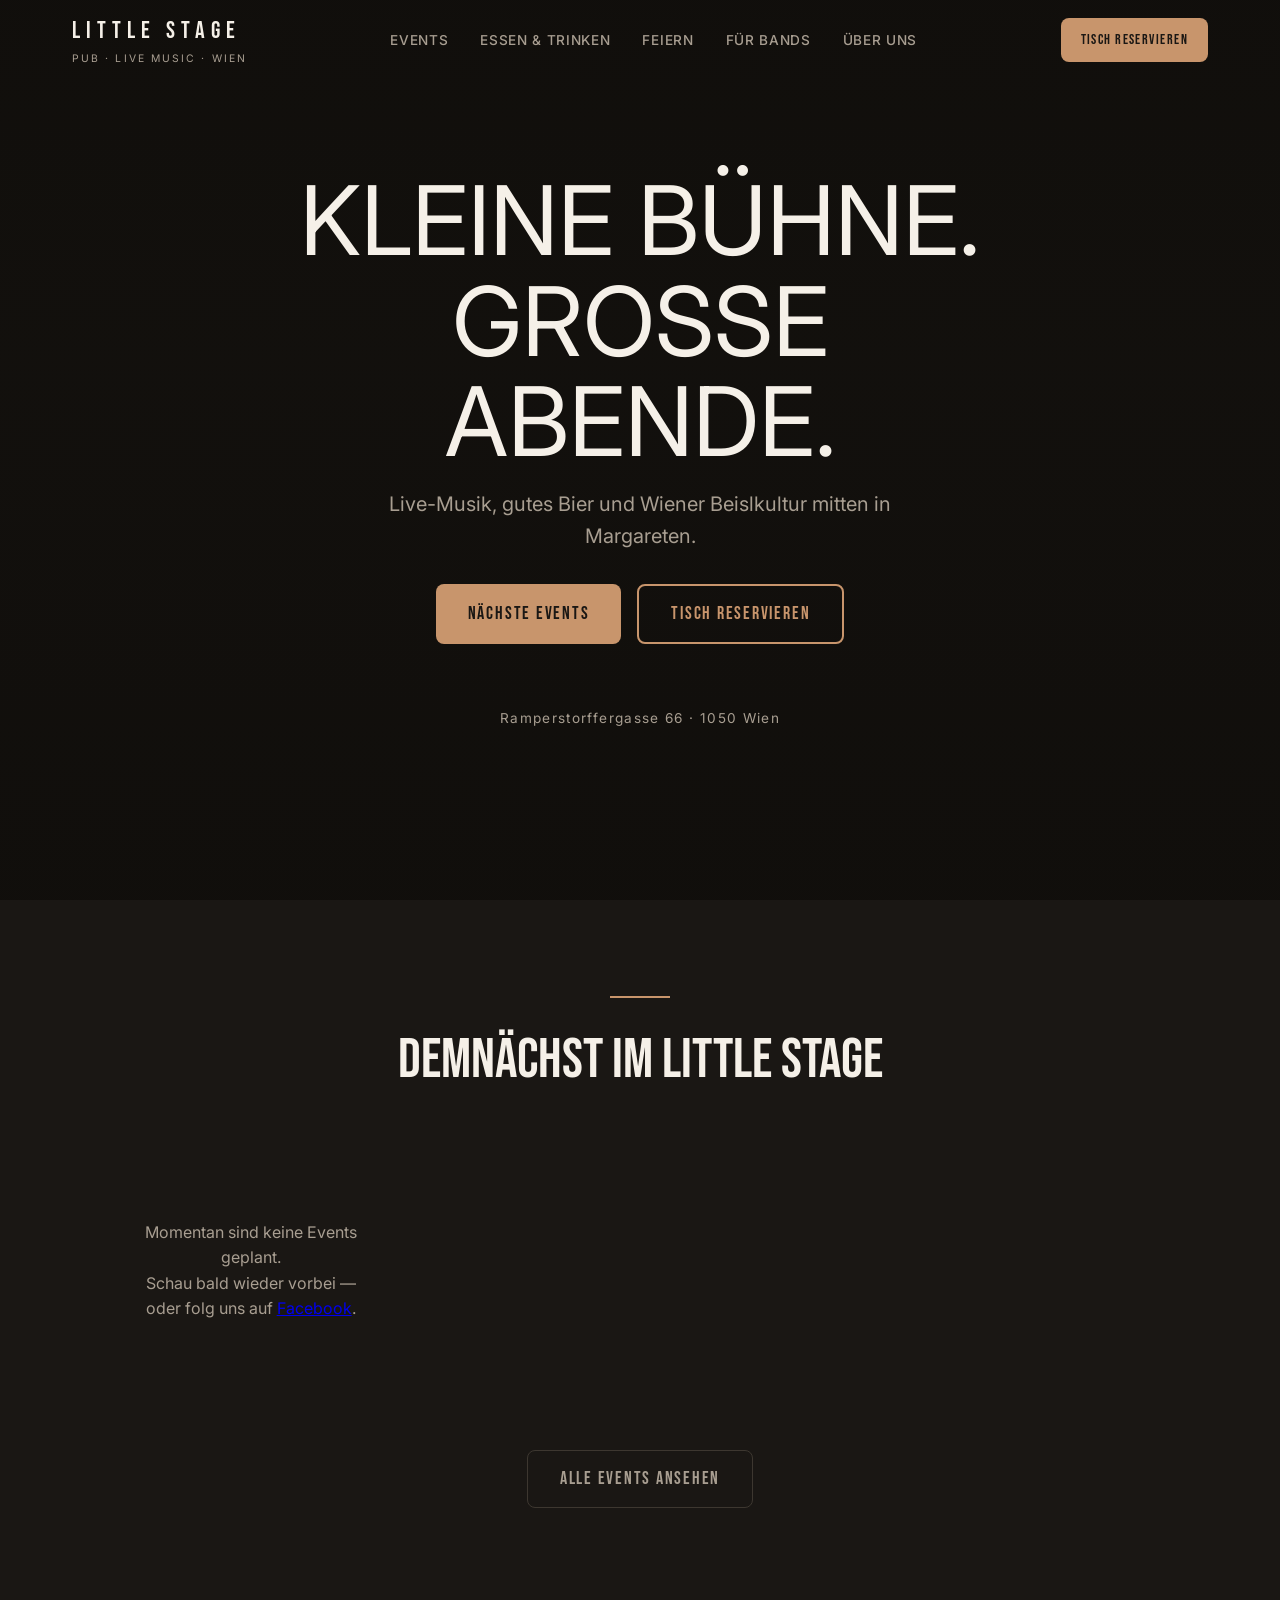
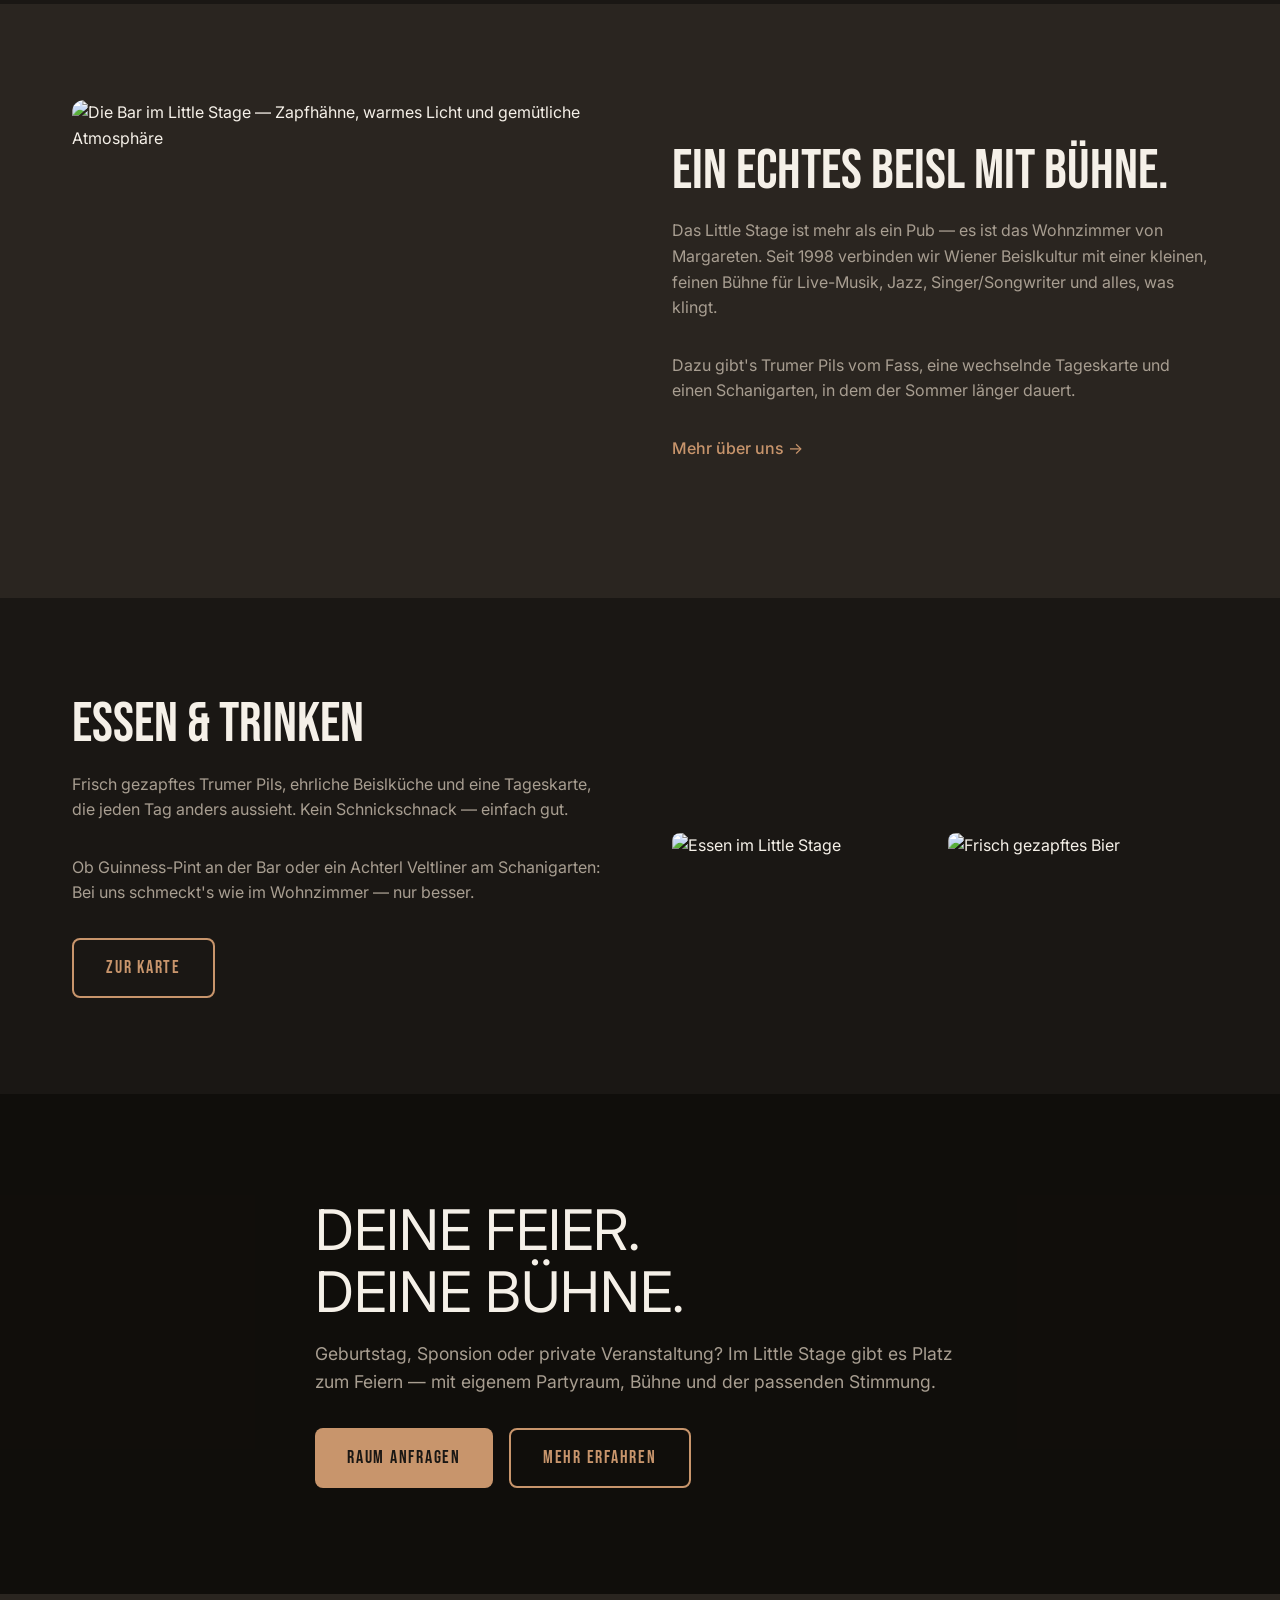
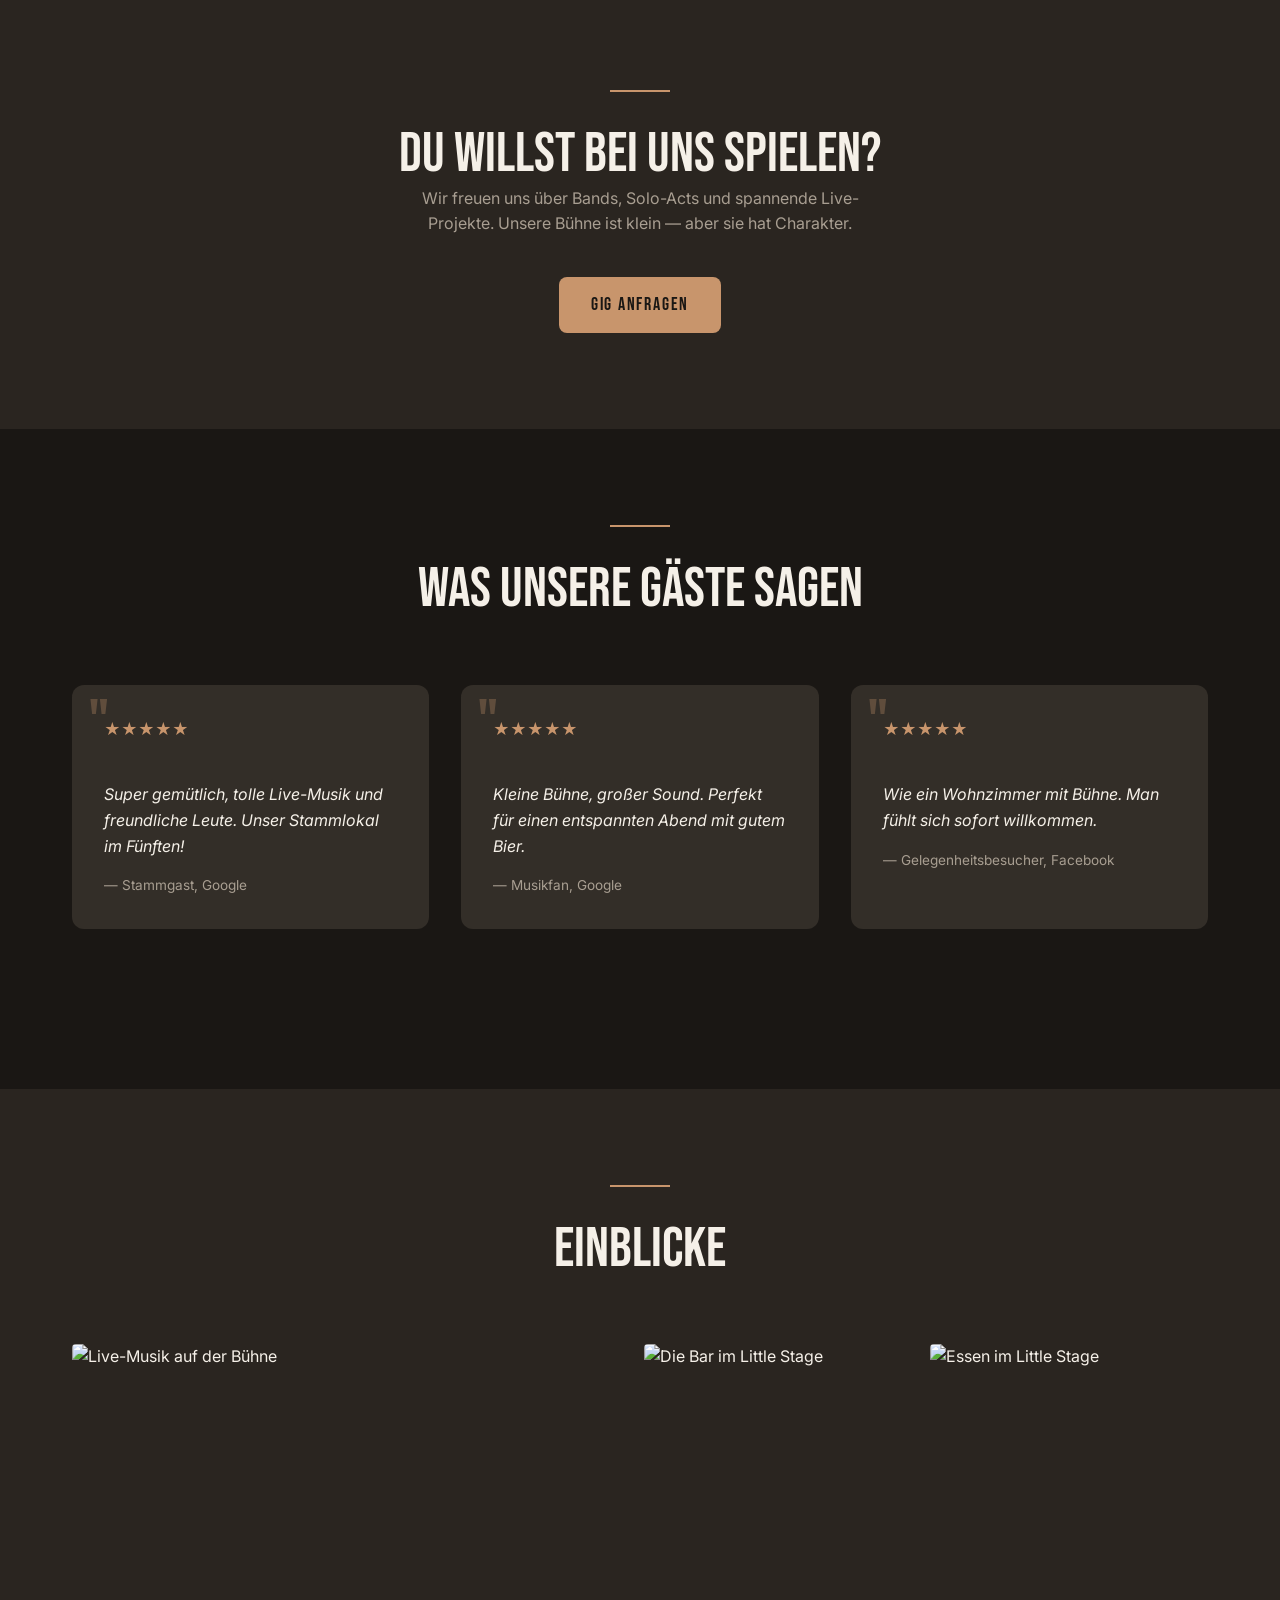
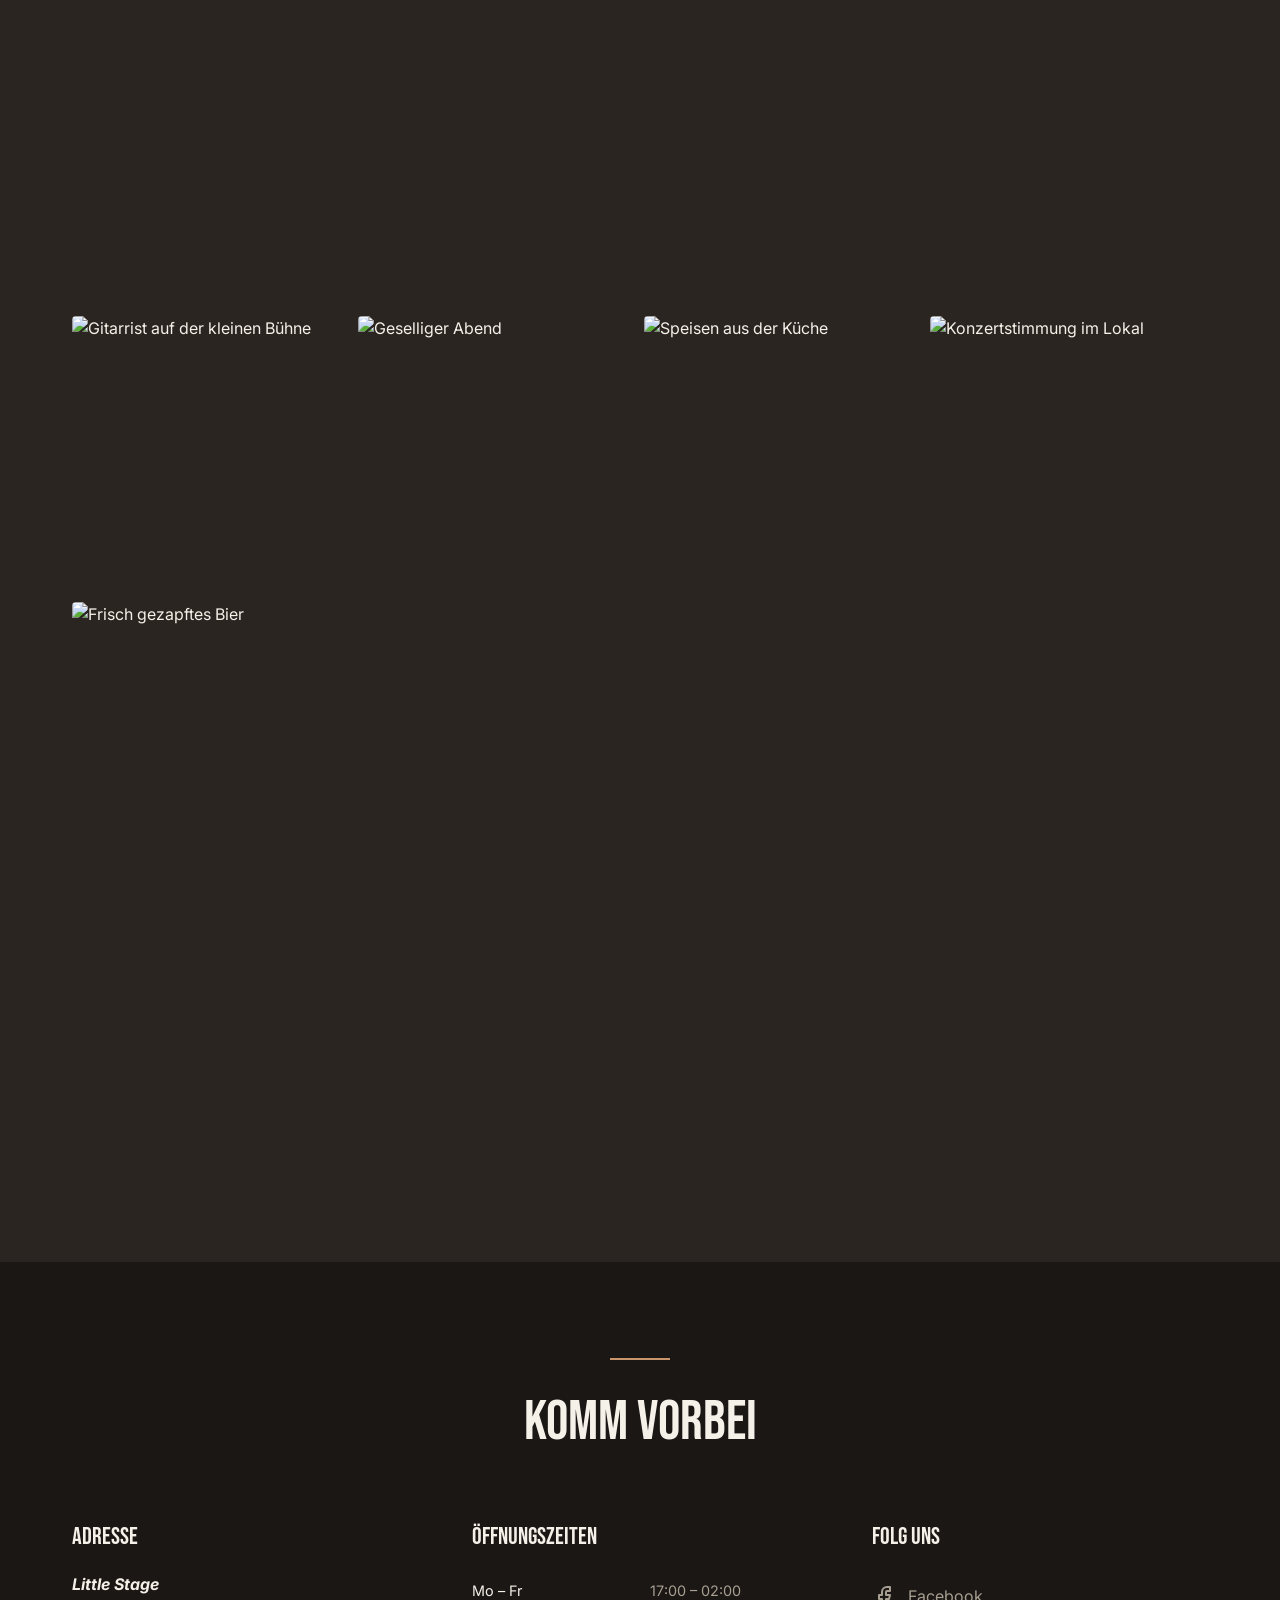
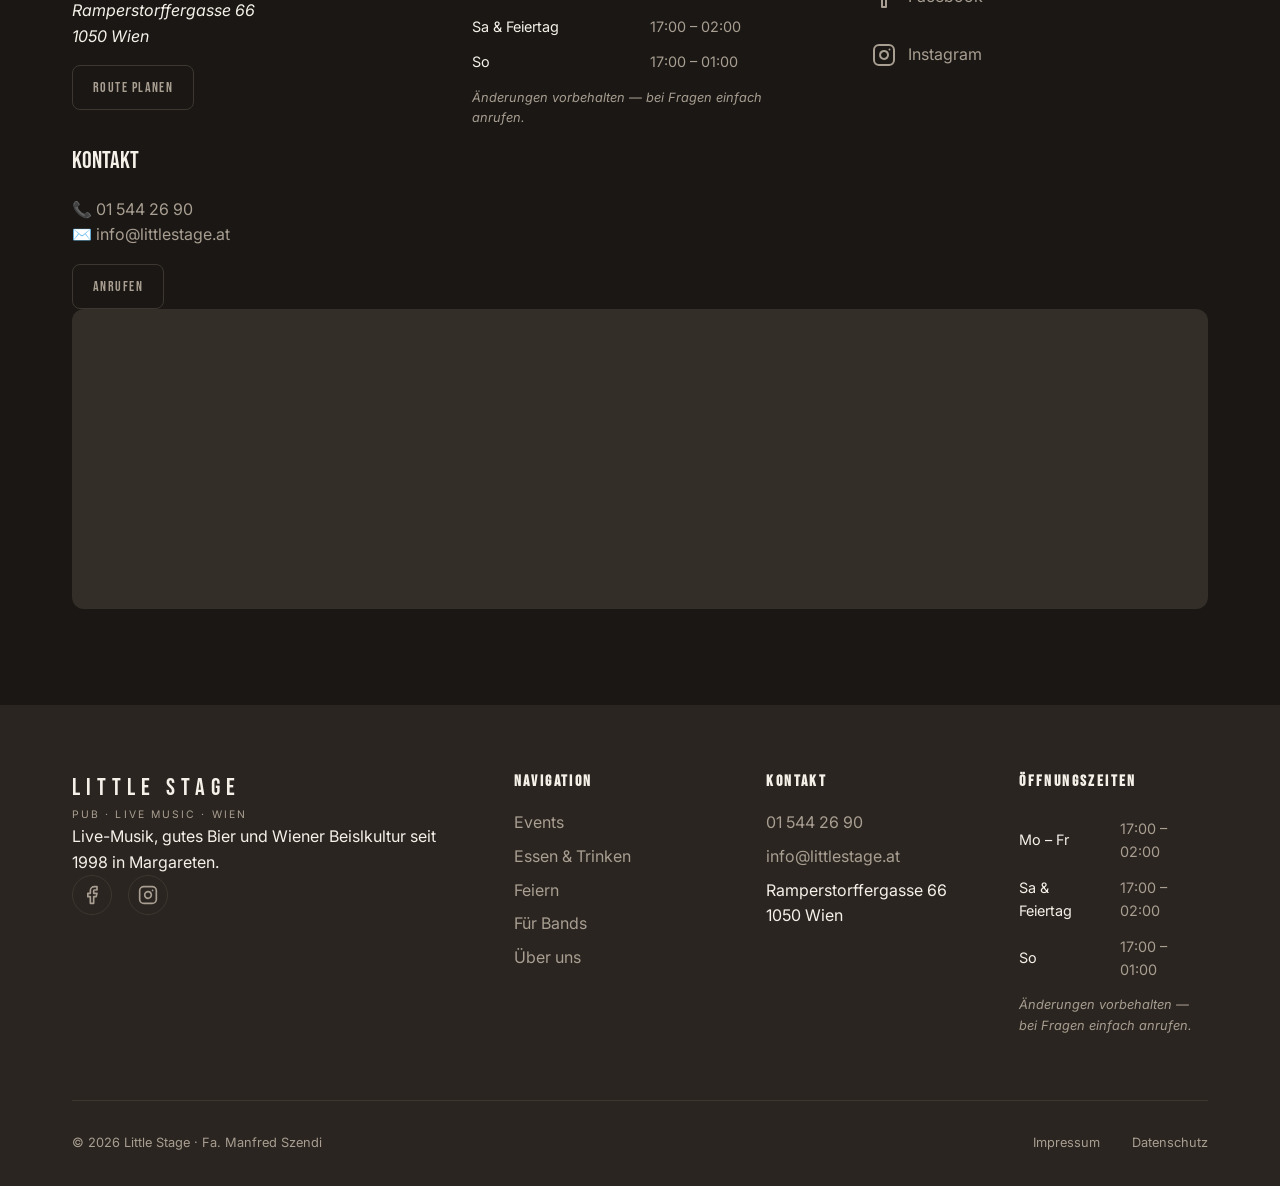
==== index.html @ 41696528 "Little stage redesign demo" ====
<!DOCTYPE html>
<html lang="de-AT">
<head>
  <meta charset="UTF-8">
  <meta name="viewport" content="width=device-width, initial-scale=1.0">

  <!-- SEO -->
  <title>Little Stage — Pub · Live Music · Wien | Ramperstorffergasse 66, 1050</title>
  <meta name="description" content="Little Stage — Pub, Live-Musik und Wiener Beislkultur in Margareten. Konzerte, gutes Bier, Essen und Raum für private Feiern. Ramperstorffergasse 66, 1050 Wien.">
  <meta name="keywords" content="Little Stage Wien, Live Musik Wien, Live Musik 1050 Wien, Pub Wien Margareten, Beisl 1050 Wien, Eventlocation Wien, Raum mieten Wien, Live Bühne Wien">
  <link rel="canonical" href="https://littlestage.at/">

  <!-- Open Graph -->
  <meta property="og:title" content="Little Stage — Pub · Live Music · Wien">
  <meta property="og:description" content="Live-Musik, gutes Bier und Wiener Beislkultur mitten in Margareten.">
  <meta property="og:type" content="website">
  <meta property="og:url" content="https://littlestage.at/">
  <meta property="og:locale" content="de_AT">
  <meta property="og:site_name" content="Little Stage">
  <meta property="og:image" content="https://images.unsplash.com/photo-1501386761578-eac5c94b800a?w=1200&q=80">

  <!-- Preconnect for performance -->
  <link rel="preconnect" href="https://fonts.googleapis.com">
  <link rel="preconnect" href="https://fonts.gstatic.com" crossorigin>
  <link rel="preconnect" href="https://images.unsplash.com">

  <!-- Fonts -->
  <link href="https://fonts.googleapis.com/css2?family=Bebas+Neue&family=Inter:wght@400;500;600&display=swap" rel="stylesheet">

  <!-- Styles -->
  <link rel="stylesheet" href="css/styles.css">

  <!-- Favicon placeholder -->
  <link rel="icon" href="data:image/svg+xml,<svg xmlns='http://www.w3.org/2000/svg' viewBox='0 0 100 100'><text y='.9em' font-size='90'>🎵</text></svg>">

  <!-- Schema.org: LocalBusiness -->
  <script type="application/ld+json">
  {
    "@context": "https://schema.org",
    "@type": ["BarOrPub", "MusicVenue"],
    "name": "Little Stage",
    "alternateName": "Little Stage Wien",
    "description": "Pub, Live-Musik und Wiener Beislkultur in Margareten. Konzerte, gutes Bier, Essen und Raum für private Feiern.",
    "url": "https://littlestage.at",
    "telephone": "+4315442690",
    "email": "info@littlestage.at",
    "address": {
      "@type": "PostalAddress",
      "streetAddress": "Ramperstorffergasse 66",
      "addressLocality": "Wien",
      "postalCode": "1050",
      "addressRegion": "Wien",
      "addressCountry": "AT"
    },
    "geo": {
      "@type": "GeoCoordinates",
      "latitude": 48.18588,
      "longitude": 16.35297
    },
    "priceRange": "€",
    "servesCuisine": "Wiener Beislküche",
    "currenciesAccepted": "EUR",
    "paymentAccepted": "Cash, Credit Card",
    "hasMap": "https://www.google.com/maps/place/Little+Stage",
    "sameAs": [
      "https://www.facebook.com/LittleStage"
    ],
    "openingHoursSpecification": [
      {
        "@type": "OpeningHoursSpecification",
        "dayOfWeek": ["Monday","Tuesday","Wednesday","Thursday","Friday"],
        "opens": "17:00",
        "closes": "02:00"
      },
      {
        "@type": "OpeningHoursSpecification",
        "dayOfWeek": "Saturday",
        "opens": "17:00",
        "closes": "02:00"
      },
      {
        "@type": "OpeningHoursSpecification",
        "dayOfWeek": "Sunday",
        "opens": "17:00",
        "closes": "01:00"
      }
    ]
  }
  </script>
</head>

<body>

  <!-- ═══════════════════════════════════════════════ -->
  <!-- NAVIGATION                                      -->
  <!-- ═══════════════════════════════════════════════ -->
  <header class="nav" id="nav" role="banner">
    <div class="nav-inner container">

      <!-- Brand -->
      <a href="/" class="nav-brand" aria-label="Little Stage — Startseite">
        <span class="nav-brand-name">Little Stage</span>
        <span class="nav-brand-tagline">Pub · Live Music · Wien</span>
      </a>

      <!-- Desktop Navigation -->
      <nav class="nav-links" aria-label="Hauptnavigation">
        <ul>
          <li><a href="#events">Events</a></li>
          <li><a href="karte.html">Essen &amp; Trinken</a></li>
          <li><a href="feiern.html">Feiern</a></li>
          <li><a href="bands.html">Für Bands</a></li>
          <li><a href="ueber-uns.html">Über uns</a></li>
        </ul>
      </nav>

      <!-- Desktop CTA -->
      <a href="#reservieren" class="btn btn-primary btn-small nav-cta">Tisch reservieren</a>

      <!-- Mobile Toggle -->
      <button class="nav-mobile-toggle" aria-label="Menü öffnen" aria-expanded="false" aria-controls="mobile-menu">
        <span></span>
        <span></span>
        <span></span>
      </button>
    </div>

    <!-- Mobile Menu -->
    <div class="nav-mobile-menu" id="mobile-menu" role="navigation" aria-label="Mobile Navigation">
      <ul>
        <li><a href="#events">Events</a></li>
        <li><a href="karte.html">Essen &amp; Trinken</a></li>
        <li><a href="feiern.html">Feiern</a></li>
        <li><a href="bands.html">Für Bands</a></li>
        <li><a href="ueber-uns.html">Über uns</a></li>
      </ul>
      <a href="#reservieren" class="btn btn-primary mobile-cta">Tisch reservieren</a>
    </div>
  </header>


  <main>

    <!-- ═══════════════════════════════════════════════ -->
    <!-- HERO                                            -->
    <!-- ═══════════════════════════════════════════════ -->
    <section class="hero" id="hero">
      <div class="hero-bg" style="background-image: url('https://images.unsplash.com/photo-1501386761578-eac5c94b800a?w=1920&q=80');" role="img" aria-label="Live-Musik im Little Stage"></div>
      <div class="hero-overlay"></div>

      <div class="hero-content">
        <h1 class="hero-headline">
          <span>Kleine Bühne.</span>
          <span>Große Abende.</span>
        </h1>
        <p class="hero-subtitle">
          Live-Musik, gutes Bier und Wiener Beislkultur mitten in Margareten.
        </p>
        <div class="hero-ctas">
          <a href="#events" class="btn btn-primary">Nächste Events</a>
          <a href="#reservieren" class="btn btn-secondary">Tisch reservieren</a>
        </div>
        <p class="hero-location">Ramperstorffergasse 66 · 1050 Wien</p>
      </div>
    </section>


    <!-- ═══════════════════════════════════════════════ -->
    <!-- UPCOMING EVENTS                                 -->
    <!-- ═══════════════════════════════════════════════ -->
    <section class="section events-section" id="events">
      <div class="container">
        <div class="section-header reveal">
          <div class="section-divider"></div>
          <h2>Demnächst im Little Stage</h2>
        </div>

        <!-- Event cards rendered by JS from SITE_DATA.events -->
        <div class="events-grid" id="events-container">
          <!-- JS populates this -->
        </div>

        <div class="events-more reveal">
          <a href="events.html" class="btn btn-outline">Alle Events ansehen</a>
        </div>
      </div>
    </section>


    <!-- ═══════════════════════════════════════════════ -->
    <!-- ABOUT / VENUE                                   -->
    <!-- ═══════════════════════════════════════════════ -->
    <section class="section section-dark about-section" id="ueber-uns">
      <div class="container">
        <div class="about-grid">
          <div class="about-image reveal">
            <img
              src="https://images.unsplash.com/photo-1572116469696-31de0f17cc34?w=800&q=80"
              alt="Die Bar im Little Stage — Zapfhähne, warmes Licht und gemütliche Atmosphäre"
              loading="lazy"
            >
          </div>
          <div class="about-text reveal">
            <h2>Ein echtes Beisl mit Bühne.</h2>
            <p>
              Das Little Stage ist mehr als ein Pub — es ist das Wohnzimmer von Margareten.
              Seit 1998 verbinden wir Wiener Beislkultur mit einer kleinen, feinen Bühne
              für Live-Musik, Jazz, Singer/Songwriter und alles, was klingt.
            </p>
            <p>
              Dazu gibt's Trumer Pils vom Fass, eine wechselnde Tageskarte und einen
              Schanigarten, in dem der Sommer länger dauert.
            </p>
            <a href="ueber-uns.html" class="text-link">
              Mehr über uns <span aria-hidden="true">→</span>
            </a>
          </div>
        </div>
      </div>
    </section>


    <!-- ═══════════════════════════════════════════════ -->
    <!-- ESSEN & TRINKEN                                 -->
    <!-- ═══════════════════════════════════════════════ -->
    <section class="section food-section" id="essen-trinken">
      <div class="container">
        <div class="food-grid">
          <div class="food-text reveal">
            <h2>Essen &amp; Trinken</h2>
            <p>
              Frisch gezapftes Trumer Pils, ehrliche Beislküche und eine Tageskarte,
              die jeden Tag anders aussieht. Kein Schnickschnack — einfach gut.
            </p>
            <p>
              Ob Guinness-Pint an der Bar oder ein Achterl Veltliner am Schanigarten:
              Bei uns schmeckt's wie im Wohnzimmer — nur besser.
            </p>
            <a href="karte.html" class="btn btn-secondary">Zur Karte</a>
          </div>
          <div class="food-images reveal">
            <img
              src="https://images.unsplash.com/photo-1414235077428-338989a2e8c0?w=600&q=80"
              alt="Essen im Little Stage"
              loading="lazy"
            >
            <img
              src="https://images.unsplash.com/photo-1567696911980-2eed69a46042?w=600&q=80"
              alt="Frisch gezapftes Bier"
              loading="lazy"
            >
          </div>
        </div>
      </div>
    </section>


    <!-- ═══════════════════════════════════════════════ -->
    <!-- PRIVATE EVENTS / FEIERN                         -->
    <!-- ═══════════════════════════════════════════════ -->
    <section
      class="section private-section"
      id="feiern"
      style="background-image: url('https://images.unsplash.com/photo-1528495612343-9ca9f4a4de28?w=1920&q=80');"
    >
      <div class="private-overlay"></div>
      <div class="container">
        <div class="private-content reveal">
          <h2>
            <span>Deine Feier.</span>
            <span>Deine Bühne.</span>
          </h2>
          <p>
            Geburtstag, Sponsion oder private Veranstaltung?
            Im Little Stage gibt es Platz zum Feiern — mit eigenem
            Partyraum, Bühne und der passenden Stimmung.
          </p>
          <div class="private-ctas">
            <a href="feiern.html#anfrage" class="btn btn-primary">Raum anfragen</a>
            <a href="feiern.html" class="btn btn-secondary">Mehr erfahren</a>
          </div>
        </div>
      </div>
    </section>


    <!-- ═══════════════════════════════════════════════ -->
    <!-- BANDS / ARTIST APPLICATION                      -->
    <!-- ═══════════════════════════════════════════════ -->
    <section class="section section-dark bands-section" id="bands">
      <div class="container">
        <div class="bands-content reveal">
          <div class="section-divider"></div>
          <h2>Du willst bei uns spielen?</h2>
          <p>
            Wir freuen uns über Bands, Solo-Acts und spannende Live-Projekte.
            Unsere Bühne ist klein — aber sie hat Charakter.
          </p>
          <a href="bands.html" class="btn btn-primary">Gig anfragen</a>
        </div>
      </div>
    </section>


    <!-- ═══════════════════════════════════════════════ -->
    <!-- REVIEWS / SOCIAL PROOF                          -->
    <!-- ═══════════════════════════════════════════════ -->
    <section class="section reviews-section" id="reviews">
      <div class="container">
        <div class="section-header reveal">
          <div class="section-divider"></div>
          <h2>Was unsere Gäste sagen</h2>
        </div>

        <!-- Review cards rendered by JS from SITE_DATA.reviews -->
        <div class="reviews-grid" id="reviews-container">
          <!-- JS populates this -->
        </div>

        <!-- Google rating -->
        <div class="reviews-google reveal" id="google-rating">
          <!-- JS populates this -->
        </div>
      </div>
    </section>


    <!-- ═══════════════════════════════════════════════ -->
    <!-- GALLERY                                         -->
    <!-- ═══════════════════════════════════════════════ -->
    <section class="section section-dark gallery-section" id="galerie">
      <div class="container">
        <div class="section-header reveal">
          <div class="section-divider"></div>
          <h2>Einblicke</h2>
        </div>

        <!-- Gallery items rendered by JS from SITE_DATA.gallery -->
        <div class="gallery-grid" id="gallery-container">
          <!-- JS populates this -->
        </div>
      </div>
    </section>


    <!-- ═══════════════════════════════════════════════ -->
    <!-- VISIT / CONTACT / MAP                           -->
    <!-- ═══════════════════════════════════════════════ -->
    <section class="section visit-section" id="besuch">
      <div class="container">
        <div class="section-header reveal">
          <div class="section-divider"></div>
          <h2>Komm vorbei</h2>
        </div>

        <div class="visit-grid">
          <!-- Address & Contact -->
          <div class="visit-col reveal">
            <h3>Adresse</h3>
            <address>
              <strong>Little Stage</strong><br>
              Ramperstorffergasse 66<br>
              1050 Wien
            </address>
            <div class="visit-actions">
              <a href="https://www.google.com/maps/dir/?api=1&destination=Ramperstorffergasse+66,+1050+Wien" target="_blank" rel="noopener" class="btn btn-outline btn-small">
                Route planen
              </a>
            </div>

            <h3 style="margin-top: var(--space-md);">Kontakt</h3>
            <p>
              <a href="tel:+4315442690" class="contact-link">📞 01 544 26 90</a>
            </p>
            <p>
              <a href="mailto:info@littlestage.at" class="contact-link">✉️ info@littlestage.at</a>
            </p>
            <div class="visit-actions">
              <a href="tel:+4315442690" class="btn btn-outline btn-small">Anrufen</a>
            </div>
          </div>

          <!-- Opening Hours -->
          <div class="visit-col reveal reveal-delay-1">
            <h3>Öffnungszeiten</h3>
            <!-- Rendered from single SITE_DATA source by JS -->
            <div class="hours-container"></div>
          </div>

          <!-- Social / Follow -->
          <div class="visit-col reveal reveal-delay-2">
            <h3>Folg uns</h3>
            <div class="visit-social">
              <a href="https://www.facebook.com/LittleStage" target="_blank" rel="noopener" class="social-link-large" aria-label="Little Stage auf Facebook">
                <svg width="24" height="24" viewBox="0 0 24 24" fill="none" stroke="currentColor" stroke-width="2" stroke-linecap="round" stroke-linejoin="round"><path d="M18 2h-3a5 5 0 0 0-5 5v3H7v4h3v8h4v-8h3l1-4h-4V7a1 1 0 0 1 1-1h3z"></path></svg>
                Facebook
              </a>
              <a href="#" class="social-link-large" aria-label="Little Stage auf Instagram">
                <svg width="24" height="24" viewBox="0 0 24 24" fill="none" stroke="currentColor" stroke-width="2" stroke-linecap="round" stroke-linejoin="round"><rect x="2" y="2" width="20" height="20" rx="5" ry="5"></rect><path d="M16 11.37A4 4 0 1 1 12.63 8 4 4 0 0 1 16 11.37z"></path><line x1="17.5" y1="6.5" x2="17.51" y2="6.5"></line></svg>
                Instagram
              </a>
            </div>
          </div>
        </div>

        <!-- Map Embed -->
        <div class="visit-map reveal">
          <iframe
            src="https://www.google.com/maps/embed?pb=!1m18!1m12!1m3!1d2660.0!2d16.3526!3d48.1859!2m3!1f0!2f0!3f0!3m2!1i1024!2i768!4f13.1!3m3!1m2!1s0x476d078f5c8a5555%3A0x0!2sRamperstorffergasse%2066%2C%201050%20Wien!5e0!3m2!1sde!2sat"
            width="100%"
            height="300"
            style="border:0;"
            allowfullscreen=""
            loading="lazy"
            referrerpolicy="no-referrer-when-downgrade"
            title="Little Stage auf Google Maps"
          ></iframe>
        </div>
      </div>
    </section>

  </main>


  <!-- ═══════════════════════════════════════════════ -->
  <!-- FOOTER                                          -->
  <!-- ═══════════════════════════════════════════════ -->
  <footer class="footer" id="footer" role="contentinfo">
    <div class="container">
      <div class="footer-grid">

        <!-- Brand Column -->
        <div class="footer-col footer-brand-col">
          <a href="/" class="footer-brand" aria-label="Little Stage — Startseite">
            <span class="nav-brand-name">Little Stage</span>
            <span class="nav-brand-tagline">Pub · Live Music · Wien</span>
          </a>
          <p>
            Live-Musik, gutes Bier und Wiener Beislkultur
            seit 1998 in Margareten.
          </p>
          <div class="footer-social">
            <a href="https://www.facebook.com/LittleStage" target="_blank" rel="noopener" aria-label="Facebook">
              <svg width="20" height="20" viewBox="0 0 24 24" fill="none" stroke="currentColor" stroke-width="2" stroke-linecap="round" stroke-linejoin="round"><path d="M18 2h-3a5 5 0 0 0-5 5v3H7v4h3v8h4v-8h3l1-4h-4V7a1 1 0 0 1 1-1h3z"></path></svg>
            </a>
            <a href="#" aria-label="Instagram">
              <svg width="20" height="20" viewBox="0 0 24 24" fill="none" stroke="currentColor" stroke-width="2" stroke-linecap="round" stroke-linejoin="round"><rect x="2" y="2" width="20" height="20" rx="5" ry="5"></rect><path d="M16 11.37A4 4 0 1 1 12.63 8 4 4 0 0 1 16 11.37z"></path><line x1="17.5" y1="6.5" x2="17.51" y2="6.5"></line></svg>
            </a>
          </div>
        </div>

        <!-- Navigation Column -->
        <div class="footer-col">
          <h4>Navigation</h4>
          <ul>
            <li><a href="#events">Events</a></li>
            <li><a href="karte.html">Essen &amp; Trinken</a></li>
            <li><a href="feiern.html">Feiern</a></li>
            <li><a href="bands.html">Für Bands</a></li>
            <li><a href="ueber-uns.html">Über uns</a></li>
          </ul>
        </div>

        <!-- Contact Column -->
        <div class="footer-col">
          <h4>Kontakt</h4>
          <ul>
            <li>
              <a href="tel:+4315442690">01 544 26 90</a>
            </li>
            <li>
              <a href="mailto:info@littlestage.at">info@littlestage.at</a>
            </li>
            <li>
              <address style="font-style: normal;">
                Ramperstorffergasse 66<br>
                1050 Wien
              </address>
            </li>
          </ul>
        </div>

        <!-- Hours Column -->
        <div class="footer-col">
          <h4>Öffnungszeiten</h4>
          <!-- Rendered from single SITE_DATA source by JS -->
          <div class="hours-container"></div>
        </div>

      </div>

      <!-- Footer Bottom -->
      <div class="footer-bottom">
        <p>&copy; <span id="copyright-year">2026</span> Little Stage · Fa. Manfred Szendi</p>
        <div class="footer-legal">
          <a href="impressum.html">Impressum</a>
          <a href="datenschutz.html">Datenschutz</a>
        </div>
      </div>
    </div>
  </footer>


  <!-- Reservation anchor (scroll target for CTA) -->
  <div id="reservieren" class="sr-only" aria-hidden="true"></div>

  <!-- Scripts -->
  <script src="js/site-data.js"></script>
  <script src="js/main.js"></script>

</body>
</html>
---- css/styles.css ----
/* ==========================================================================
   LITTLE STAGE - Design System & Styles
   A Viennese pub & live-music venue.
   ========================================================================== */

/* --------------------------------------------------------------------------
   DESIGN TOKENS (CSS Custom Properties)
   -------------------------------------------------------------------------- */
:root {
  /* Colors */
  --color-bg: #1a1714;
  --color-bg-elevated: #2a2520;
  --color-bg-card: #332e28;
  --color-text: #f5f0e8;
  --color-text-muted: #a89e91;
  --color-accent: #c8956c;
  --color-accent-hover: #daa882;
  --color-accent-dark: #a07850;
  --color-border: #3d3730;
  --color-overlay: rgba(15, 13, 10, 0.7);
  --color-overlay-heavy: rgba(15, 13, 10, 0.85);

  /* Typography */
  --font-display: 'Bebas Neue', 'Arial Narrow', sans-serif;
  --font-body: 'Inter', -apple-system, BlinkMacSystemFont, 'Segoe UI', sans-serif;

  /* Spacing */
  --space-xs: 0.5rem;
  --space-sm: 1rem;
  --space-md: 2rem;
  --space-lg: 4rem;
  --space-xl: 6rem;
  --space-2xl: 8rem;

  /* Border Radius */
  --radius-sm: 4px;
  --radius-md: 8px;
  --radius-lg: 12px;

  /* Transitions */
  --transition-fast: 0.2s ease;
  --transition-base: 0.4s ease;
  --transition-slow: 0.6s cubic-bezier(0.16, 1, 0.3, 1);

  /* Layout */
  --max-width: 1200px;
  --max-width-narrow: 800px;
}

/* --------------------------------------------------------------------------
   1. RESET & BASE
   -------------------------------------------------------------------------- */
*,
*::before,
*::after {
  box-sizing: border-box;
  margin: 0;
  padding: 0;
}

html {
  scroll-behavior: smooth;
}

body {
  background-color: var(--color-bg);
  color: var(--color-text);
  font-family: var(--font-body);
  line-height: 1.6;
  font-size: 1rem;
  overflow-x: hidden;
}

img,
picture,
video,
canvas,
svg {
  display: block;
  max-width: 100%;
}

::selection {
  background-color: var(--color-accent);
  color: var(--color-bg);
}

/* Typography Base */
h1, h2, h3, h4, h5, h6 {
  color: var(--color-text);
  margin: 0;
  font-weight: normal;
}

h1 {
  font-family: var(--font-display);
  font-size: clamp(3rem, 8vw, 6rem);
  line-height: 1.05;
  text-transform: uppercase;
}

h2 {
  font-family: var(--font-display);
  font-size: clamp(2rem, 5vw, 3.5rem);
  line-height: 1.1;
  text-transform: uppercase;
}

h3 {
  font-family: var(--font-display);
  font-size: 1.5rem;
}

h4 {
  font-family: var(--font-body);
  font-weight: 600;
  font-size: 1.1rem;
}

p, li, span {
  font-family: var(--font-body);
  font-weight: 400;
}

small, .small {
  font-size: 0.875rem;
}

/* --------------------------------------------------------------------------
   2. CONTAINER
   -------------------------------------------------------------------------- */
.container {
  max-width: var(--max-width);
  margin: 0 auto;
  padding: 0 var(--space-md);
}

/* --------------------------------------------------------------------------
   3. BUTTONS
   -------------------------------------------------------------------------- */
.btn {
  display: inline-flex;
  align-items: center;
  gap: 0.5rem;
  padding: 0.875rem 2rem;
  font-family: var(--font-display);
  font-size: 1.1rem;
  letter-spacing: 0.1em;
  text-transform: uppercase;
  text-decoration: none;
  border: none;
  border-radius: var(--radius-md);
  cursor: pointer;
  transition: all var(--transition-fast);
}

.btn:focus-visible {
  outline: 2px solid var(--color-accent);
  outline-offset: 2px;
}

.btn-primary {
  background-color: var(--color-accent);
  color: #1a1714;
}

.btn-primary:hover {
  background-color: var(--color-accent-hover);
}

.btn-secondary {
  background-color: transparent;
  border: 2px solid var(--color-accent);
  color: var(--color-accent);
}

.btn-secondary:hover {
  background-color: var(--color-accent);
  color: var(--color-bg);
}

.btn-outline {
  background-color: transparent;
  border: 1px solid var(--color-border);
  color: var(--color-text-muted);
}

.btn-outline:hover {
  border-color: var(--color-accent);
  color: var(--color-accent);
}

.btn-small {
  padding: 0.625rem 1.25rem;
  font-size: 0.9rem;
}

/* --------------------------------------------------------------------------
   4. NAVIGATION (.nav)
   -------------------------------------------------------------------------- */
.nav {
  position: fixed;
  top: 0;
  left: 0;
  width: 100%;
  z-index: 1000;
  background-color: transparent;
  transition: background-color var(--transition-base);
}

.nav.scrolled {
  background-color: rgba(42, 37, 32, 0.95);
  backdrop-filter: blur(10px);
  box-shadow: 0 4px 20px rgba(0, 0, 0, 0.3);
}

.nav-inner {
  display: flex;
  justify-content: space-between;
  align-items: center;
  height: 80px;
}

.nav-brand {
  display: flex;
  flex-direction: column;
  text-decoration: none;
}

.nav-brand-name {
  font-family: var(--font-display);
  font-size: 1.5rem;
  letter-spacing: 0.25em;
  text-transform: uppercase;
  color: var(--color-text);
  text-decoration: none;
}

.nav-brand-tagline {
  font-family: var(--font-body);
  font-size: 0.65rem;
  letter-spacing: 0.2em;
  text-transform: uppercase;
  color: var(--color-text-muted);
}

.nav-links {
  display: none;
  gap: 2rem;
  list-style: none;
}

.nav-links a {
  font-family: var(--font-body);
  font-size: 0.85rem;
  font-weight: 500;
  letter-spacing: 0.05em;
  text-transform: uppercase;
  color: var(--color-text-muted);
  text-decoration: none;
  transition: color var(--transition-fast);
  position: relative;
}

.nav-links a:hover {
  color: var(--color-text);
}

.nav-links a::after {
  content: '';
  position: absolute;
  bottom: -4px;
  left: 0;
  width: 100%;
  height: 2px;
  background-color: var(--color-accent);
  transform: scaleX(0);
  transform-origin: left center;
  transition: transform var(--transition-fast);
}

.nav-links ul {
  display: flex;
  gap: 2rem;
  list-style: none;
}

.nav-links a:hover::after {
  transform: scaleX(1);
}

.nav-mobile-menu ul {
  list-style: none;
  display: flex;
  flex-direction: column;
  gap: 1rem;
  text-align: center;
}

.nav-cta {
  display: none;
}

.nav-mobile-toggle {
  display: flex;
  flex-direction: column;
  gap: 5px;
  background: none;
  border: none;
  cursor: pointer;
  padding: 0.5rem;
}

.nav-mobile-toggle span {
  width: 24px;
  height: 2px;
  background-color: var(--color-text);
  transition: all var(--transition-base);
}

.nav-mobile-toggle.active span:nth-child(1) {
  transform: translateY(7px) rotate(45deg);
}

.nav-mobile-toggle.active span:nth-child(2) {
  opacity: 0;
}

.nav-mobile-toggle.active span:nth-child(3) {
  transform: translateY(-7px) rotate(-45deg);
}

.nav-mobile-menu {
  position: fixed;
  top: 80px;
  left: 0;
  width: 100%;
  background-color: var(--color-bg-elevated);
  padding: var(--space-lg) var(--space-md);
  transform: translateY(-100%);
  opacity: 0;
  visibility: hidden;
  transition: all var(--transition-base);
  display: flex;
  flex-direction: column;
  gap: 1.5rem;
}

.nav-mobile-menu.active {
  transform: translateY(0);
  opacity: 1;
  visibility: visible;
}

.nav-mobile-menu a {
  font-family: var(--font-body);
  font-size: 1.25rem;
  font-weight: 500;
  letter-spacing: 0.05em;
  text-transform: uppercase;
  color: var(--color-text);
  text-decoration: none;
  text-align: center;
}

.nav-mobile-menu .btn {
  margin-top: var(--space-md);
  justify-content: center;
}

/* --------------------------------------------------------------------------
   5. HERO (.hero)
   -------------------------------------------------------------------------- */
.hero {
  position: relative;
  min-height: 100vh;
  display: flex;
  align-items: center;
  justify-content: center;
  overflow: hidden;
}

@keyframes heroZoom {
  from {
    transform: scale(1);
  }
  to {
    transform: scale(1.05);
  }
}

.hero-bg {
  position: absolute;
  inset: 0;
  background-size: cover;
  background-position: center;
  z-index: 0;
  animation: heroZoom 20s ease-in-out infinite alternate;
}

.hero-overlay {
  position: absolute;
  inset: 0;
  background: linear-gradient(to bottom, var(--color-overlay-heavy), var(--color-overlay) 40%, var(--color-overlay-heavy));
  z-index: 1;
}

.hero-content {
  position: relative;
  z-index: 2;
  text-align: center;
  max-width: 800px;
  padding: var(--space-md);
}

.hero-headline {
  margin-bottom: var(--space-sm);
}

.hero-headline span,
.hero-headline br {
  display: block;
}

.hero-subtitle {
  font-family: var(--font-body);
  font-size: clamp(1rem, 2.5vw, 1.25rem);
  color: var(--color-text-muted);
  margin-bottom: var(--space-md);
  max-width: 600px;
  margin-inline: auto;
}

.hero-ctas {
  display: flex;
  gap: var(--space-sm);
  justify-content: center;
  flex-wrap: wrap;
  margin-bottom: var(--space-lg);
}

.hero-location {
  font-family: var(--font-body);
  font-size: 0.85rem;
  color: var(--color-text-muted);
  letter-spacing: 0.1em;
}

/* --------------------------------------------------------------------------
   6. SECTION BASE
   -------------------------------------------------------------------------- */
.section {
  padding: var(--space-lg) 0;
}

.section-header {
  text-align: center;
  margin-bottom: var(--space-lg);
}

.section-header h2 {
  margin-bottom: var(--space-xs);
}

.section-header p {
  color: var(--color-text-muted);
  max-width: 600px;
  margin-inline: auto;
}

.section-dark {
  background-color: var(--color-bg-elevated);
}

/* Page Header (subpage hero banner) */
.page-header {
  position: relative;
  min-height: 40vh;
  display: flex;
  align-items: center;
  justify-content: center;
  background-size: cover;
  background-position: center;
  margin-top: 80px;
}

.page-header .hero-overlay {
  position: absolute;
  inset: 0;
  background: linear-gradient(to bottom, var(--color-overlay-heavy), var(--color-overlay) 50%, var(--color-overlay-heavy));
  z-index: 1;
}

.page-header .hero-content {
  position: relative;
  z-index: 2;
  text-align: center;
  padding: var(--space-lg) var(--space-md);
}

.page-header h1 {
  font-size: clamp(2.5rem, 6vw, 4.5rem);
}

.page-header h1 span {
  display: block;
}

/* --------------------------------------------------------------------------
   7. EVENTS SECTION (.events-section)
   -------------------------------------------------------------------------- */
.events-grid {
  display: grid;
  grid-template-columns: 1fr;
  gap: var(--space-md);
}

.event-card {
  background-color: var(--color-bg-card);
  border-radius: var(--radius-lg);
  overflow: hidden;
  transition: transform var(--transition-fast), box-shadow var(--transition-fast);
  border-left: 3px solid var(--color-accent);
}

.event-card:hover {
  transform: translateY(-4px);
  box-shadow: 0 10px 25px rgba(0, 0, 0, 0.4);
}

.event-card-image {
  height: 180px;
  overflow: hidden;
}

.event-card-image img {
  width: 100%;
  height: 100%;
  object-fit: cover;
  transition: transform var(--transition-slow);
}

.event-card:hover .event-card-image img {
  transform: scale(1.05);
}

.event-card-content {
  padding: var(--space-md);
  display: flex;
  gap: var(--space-sm);
}

.event-card-date {
  display: flex;
  flex-direction: column;
  align-items: center;
  min-width: 60px;
  padding-right: var(--space-sm);
  border-right: 1px solid var(--color-border);
}

.event-card-date .day {
  font-family: var(--font-display);
  font-size: 2.5rem;
  line-height: 1;
  color: var(--color-accent);
}

.event-card-date .month {
  font-family: var(--font-display);
  font-size: 0.9rem;
  letter-spacing: 0.15em;
  text-transform: uppercase;
  color: var(--color-text-muted);
}

.event-card-info {
  flex: 1;
}

.event-card-title {
  font-family: var(--font-display);
  font-size: 1.4rem;
  letter-spacing: 0.05em;
  margin-bottom: var(--space-xs);
}

.event-card-genre {
  display: inline-block;
  font-family: var(--font-body);
  font-size: 0.75rem;
  font-weight: 500;
  text-transform: uppercase;
  letter-spacing: 0.1em;
  color: var(--color-accent);
  background-color: rgba(200, 149, 108, 0.1);
  padding: 0.2rem 0.6rem;
  border-radius: 20px;
  margin-bottom: var(--space-xs);
}

.event-card-time {
  font-family: var(--font-body);
  font-size: 0.85rem;
  color: var(--color-text-muted);
  margin-bottom: var(--space-sm);
}

.event-card-time::before {
  content: '🕐 ';
}

.event-card-link {
  font-family: var(--font-display);
  font-size: 0.9rem;
  letter-spacing: 0.1em;
  color: var(--color-accent);
  text-decoration: none;
  display: inline-flex;
  align-items: center;
  gap: 0.25rem;
  transition: gap var(--transition-fast);
}

.event-card-link:hover {
  gap: 0.5rem;
}

.events-empty {
  text-align: center;
  padding: var(--space-lg);
  color: var(--color-text-muted);
}

.events-more {
  text-align: center;
  margin-top: var(--space-lg);
}

/* --------------------------------------------------------------------------
   8. ABOUT SECTION (.about-section)
   -------------------------------------------------------------------------- */
.about-grid {
  display: grid;
  grid-template-columns: 1fr;
  gap: var(--space-lg);
  align-items: center;
}

.about-image {
  border-radius: var(--radius-lg);
  overflow: hidden;
  order: -1;
}

.about-image img {
  width: 100%;
  height: 100%;
  object-fit: cover;
  aspect-ratio: 4/3;
}

.about-text h2 {
  text-align: left;
  margin-bottom: var(--space-sm);
}

.about-text p {
  color: var(--color-text-muted);
  margin-bottom: var(--space-md);
}

.about-text .text-link {
  color: var(--color-accent);
  text-decoration: none;
  font-weight: 500;
  display: inline-flex;
  align-items: center;
  gap: 0.25rem;
  transition: gap var(--transition-fast);
}

.about-text .text-link:hover {
  gap: 0.5rem;
}

/* --------------------------------------------------------------------------
   9. FOOD SECTION (.food-section)
   -------------------------------------------------------------------------- */
.food-grid {
  display: grid;
  grid-template-columns: 1fr;
  gap: var(--space-lg);
  align-items: center;
}

.food-images {
  display: grid;
  grid-template-columns: 1fr 1fr;
  gap: var(--space-sm);
}

.food-images img {
  border-radius: var(--radius-md);
  overflow: hidden;
  width: 100%;
  height: 100%;
  object-fit: cover;
}

.food-text h2 {
  text-align: left;
  margin-bottom: var(--space-sm);
}

.food-text p {
  color: var(--color-text-muted);
  margin-bottom: var(--space-md);
}

/* --------------------------------------------------------------------------
   10. PRIVATE EVENTS SECTION (.private-section)
   -------------------------------------------------------------------------- */
.private-section {
  position: relative;
  background-size: cover;
  background-position: center;
  background-attachment: fixed;
  min-height: 500px;
  display: flex;
  align-items: center;
}

.private-overlay {
  position: absolute;
  inset: 0;
  background-color: var(--color-overlay-heavy);
}

.private-content {
  position: relative;
  z-index: 2;
  max-width: 650px;
}

.private-content h2 {
  text-align: left;
  margin-bottom: var(--space-sm);
}

.private-content h2 span {
  display: block;
}

.private-content p {
  color: var(--color-text-muted);
  margin-bottom: var(--space-md);
  font-size: 1.1rem;
}

.private-ctas {
  display: flex;
  gap: var(--space-sm);
  flex-wrap: wrap;
}

/* --------------------------------------------------------------------------
   11. BANDS SECTION (.bands-section)
   -------------------------------------------------------------------------- */
.bands-section {
  text-align: center;
  background-color: var(--color-bg-elevated);
}

.bands-section .container {
  max-width: var(--max-width-narrow);
}

.bands-content p {
  color: var(--color-text-muted);
  margin-bottom: var(--space-md);
  max-width: 500px;
  margin-inline: auto;
}

.bands-content .btn {
  margin-top: var(--space-xs);
}

/* --------------------------------------------------------------------------
   12. REVIEWS SECTION (.reviews-section)
   -------------------------------------------------------------------------- */
.reviews-grid {
  display: grid;
  grid-template-columns: 1fr;
  gap: var(--space-md);
}

.review-card {
  background-color: var(--color-bg-card);
  padding: var(--space-md);
  border-radius: var(--radius-lg);
  position: relative;
}

.review-card::before {
  content: '"';
  font-family: var(--font-display);
  font-size: 4rem;
  color: var(--color-accent);
  opacity: 0.3;
  position: absolute;
  top: 0.5rem;
  left: 1rem;
  line-height: 1;
}

.review-card-text {
  font-family: var(--font-body);
  font-style: italic;
  color: var(--color-text);
  margin-bottom: var(--space-sm);
  padding-top: var(--space-md);
}

.review-card-author {
  font-family: var(--font-body);
  font-size: 0.85rem;
  color: var(--color-text-muted);
}

.review-card-rating {
  color: var(--color-accent);
  margin-bottom: var(--space-xs);
}

.reviews-google {
  text-align: center;
  margin-top: var(--space-lg);
  display: flex;
  align-items: center;
  justify-content: center;
  gap: var(--space-sm);
}

.reviews-google-score {
  font-family: var(--font-display);
  font-size: 2.5rem;
  color: var(--color-accent);
}

.reviews-google-info {
  text-align: left;
  font-family: var(--font-body);
  font-size: 0.85rem;
  color: var(--color-text-muted);
}

/* --------------------------------------------------------------------------
   13. GALLERY SECTION (.gallery-section)
   -------------------------------------------------------------------------- */
.gallery-grid {
  display: grid;
  grid-template-columns: repeat(2, 1fr);
  gap: var(--space-xs);
}

.gallery-item {
  border-radius: var(--radius-sm);
  overflow: hidden;
  cursor: pointer;
  aspect-ratio: 1;
  position: relative;
}

.gallery-item img {
  width: 100%;
  height: 100%;
  object-fit: cover;
  transition: transform var(--transition-slow);
}

.gallery-item:hover img {
  transform: scale(1.1);
}

.gallery-item::after {
  content: '';
  position: absolute;
  inset: 0;
  background: linear-gradient(transparent 60%, rgba(0, 0, 0, 0.4));
  opacity: 0;
  transition: opacity var(--transition-base);
}

.gallery-item:hover::after {
  opacity: 1;
}

.gallery-item:first-child,
.gallery-item:last-child {
  grid-column: span 2;
}

/* --------------------------------------------------------------------------
   14. LIGHTBOX (.lightbox)
   -------------------------------------------------------------------------- */
.lightbox {
  position: fixed;
  inset: 0;
  z-index: 2000;
  background-color: rgba(0, 0, 0, 0.95);
  display: flex;
  align-items: center;
  justify-content: center;
  opacity: 0;
  visibility: hidden;
  transition: all var(--transition-base);
}

.lightbox.active {
  opacity: 1;
  visibility: visible;
}

.lightbox-image {
  max-width: 90vw;
  max-height: 85vh;
  object-fit: contain;
  border-radius: var(--radius-sm);
}

.lightbox-close {
  position: absolute;
  top: 1.5rem;
  right: 1.5rem;
  background: none;
  border: none;
  color: white;
  font-size: 2rem;
  cursor: pointer;
  width: 48px;
  height: 48px;
  display: flex;
  align-items: center;
  justify-content: center;
  transition: color var(--transition-fast);
}

.lightbox-close:hover {
  color: var(--color-accent);
}

.lightbox-nav {
  position: absolute;
  top: 50%;
  transform: translateY(-50%);
  background: none;
  border: none;
  color: white;
  font-size: 2rem;
  cursor: pointer;
  padding: 1rem;
  transition: color var(--transition-fast);
}

.lightbox-nav:hover {
  color: var(--color-accent);
}

.lightbox-prev {
  left: 1rem;
}

.lightbox-next {
  right: 1rem;
}

/* --------------------------------------------------------------------------
   15. VISIT SECTION (.visit-section)
   -------------------------------------------------------------------------- */
.visit-grid {
  display: grid;
  grid-template-columns: 1fr;
  gap: var(--space-lg);
}

.visit-col h3 {
  font-family: var(--font-display);
  margin-bottom: var(--space-sm);
}

.visit-hours table {
  width: 100%;
  font-family: var(--font-body);
  font-size: 0.9rem;
}

.visit-hours td {
  padding: 0.4rem 0;
  color: var(--color-text-muted);
}

.visit-hours td:first-child {
  color: var(--color-text);
}

.visit-map {
  grid-column: span 1;
  height: 250px;
  border-radius: var(--radius-lg);
  overflow: hidden;
  background-color: var(--color-bg-card);
}

.visit-actions {
  display: flex;
  gap: var(--space-sm);
  margin-top: var(--space-sm);
}

/* --------------------------------------------------------------------------
   16. FOOTER (.footer)
   -------------------------------------------------------------------------- */
.footer {
  background-color: var(--color-bg-elevated);
  padding: var(--space-lg) 0 var(--space-md);
}

.footer-grid {
  display: grid;
  grid-template-columns: 1fr;
  gap: var(--space-lg);
}

.footer-brand {
  font-family: var(--font-display);
  font-size: 1.8rem;
  letter-spacing: 0.25em;
  text-transform: uppercase;
  color: var(--color-text);
  text-decoration: none;
  display: flex;
  flex-direction: column;
}

.footer-brand p {
  color: var(--color-text-muted);
  margin-top: var(--space-sm);
  max-width: 300px;
  font-family: var(--font-body);
  font-size: 1rem;
  letter-spacing: normal;
  text-transform: none;
}

.footer-col h4 {
  font-family: var(--font-display);
  font-size: 1rem;
  letter-spacing: 0.15em;
  text-transform: uppercase;
  margin-bottom: var(--space-sm);
  color: var(--color-text);
}

.footer-col ul {
  list-style: none;
}

.footer-col li {
  margin-bottom: 0.5rem;
}

.footer-col a {
  color: var(--color-text-muted);
  text-decoration: none;
  transition: color var(--transition-fast);
}

.footer-col a:hover {
  color: var(--color-accent);
}

.footer-social {
  display: flex;
  gap: var(--space-sm);
}

.footer-social a {
  width: 40px;
  height: 40px;
  display: flex;
  align-items: center;
  justify-content: center;
  border-radius: 50%;
  border: 1px solid var(--color-border);
  color: var(--color-text-muted);
  transition: all var(--transition-fast);
}

.footer-social a:hover {
  border-color: var(--color-accent);
  color: var(--color-accent);
}

.footer-bottom {
  border-top: 1px solid var(--color-border);
  margin-top: var(--space-lg);
  padding-top: var(--space-md);
  display: flex;
  justify-content: space-between;
  align-items: center;
  flex-wrap: wrap;
  gap: var(--space-sm);
}

.footer-bottom p {
  font-family: var(--font-body);
  font-size: 0.8rem;
  color: var(--color-text-muted);
}

.footer-legal {
  display: flex;
  gap: var(--space-md);
}

.footer-legal a {
  color: var(--color-text-muted);
  text-decoration: none;
  font-size: 0.8rem;
  transition: color var(--transition-fast);
}

.footer-legal a:hover {
  color: var(--color-accent);
}

/* --------------------------------------------------------------------------
   17. SCROLL REVEAL ANIMATION
   -------------------------------------------------------------------------- */
.reveal {
  opacity: 0;
  transform: translateY(30px);
  transition: opacity var(--transition-slow), transform var(--transition-slow);
}

.reveal.visible {
  opacity: 1;
  transform: translateY(0);
}

.reveal-delay-1 { transition-delay: 0.1s; }
.reveal-delay-2 { transition-delay: 0.2s; }
.reveal-delay-3 { transition-delay: 0.3s; }

/* --------------------------------------------------------------------------
   18. FORMS
   -------------------------------------------------------------------------- */
.form-group {
  margin-bottom: var(--space-md);
}

.form-group label {
  display: block;
  font-family: var(--font-body);
  font-size: 0.85rem;
  font-weight: 500;
  margin-bottom: var(--space-xs);
  color: var(--color-text);
}

.form-group input,
.form-group textarea,
.form-group select {
  width: 100%;
  padding: 0.875rem 1rem;
  background-color: var(--color-bg-card);
  border: 1px solid var(--color-border);
  border-radius: var(--radius-md);
  color: var(--color-text);
  font-family: var(--font-body);
  font-size: 1rem;
  transition: border-color var(--transition-fast), box-shadow var(--transition-fast);
}

.form-group input:focus,
.form-group textarea:focus,
.form-group select:focus {
  border-color: var(--color-accent);
  outline: none;
  box-shadow: 0 0 0 3px rgba(200, 149, 108, 0.2);
}

.form-group textarea {
  min-height: 120px;
  resize: vertical;
}

.form-row {
  display: grid;
  grid-template-columns: 1fr;
  gap: var(--space-md);
}

/* --------------------------------------------------------------------------
   19. UTILITIES
   -------------------------------------------------------------------------- */
.text-accent { color: var(--color-accent); }
.text-muted { color: var(--color-text-muted); }
.text-center { text-align: center; }

.sr-only {
  position: absolute;
  width: 1px;
  height: 1px;
  padding: 0;
  margin: -1px;
  overflow: hidden;
  clip: rect(0, 0, 0, 0);
  white-space: nowrap;
  border: 0;
}

.section-divider {
  width: 60px;
  height: 2px;
  background-color: var(--color-accent);
  margin: 0 auto var(--space-md);
}

/* Contact & Social Links */
.contact-link {
  color: var(--color-text-muted);
  text-decoration: none;
  transition: color var(--transition-fast);
}

.contact-link:hover {
  color: var(--color-accent);
}

.social-link-large {
  display: flex;
  align-items: center;
  gap: 0.75rem;
  color: var(--color-text-muted);
  text-decoration: none;
  padding: 0.75rem 0;
  transition: color var(--transition-fast);
}

.social-link-large:hover {
  color: var(--color-accent);
}

.social-link-large svg {
  flex-shrink: 0;
}

.visit-social {
  display: flex;
  flex-direction: column;
  gap: 0.5rem;
}

/* Hours container table styling (reusable) */
.hours-container table {
  width: 100%;
  font-family: var(--font-body);
  font-size: 0.9rem;
  border-collapse: collapse;
}

.hours-container td {
  padding: 0.4rem 0;
  color: var(--color-text-muted);
}

.hours-container td:first-child {
  color: var(--color-text);
  padding-right: 1rem;
}

.hours-note {
  font-size: 0.8rem;
  color: var(--color-text-muted);
  margin-top: var(--space-xs);
  font-style: italic;
}

/* Google Rating */
.google-rating-score {
  font-family: var(--font-display);
  font-size: 2.5rem;
  color: var(--color-accent);
}

.google-rating-stars {
  color: var(--color-accent);
  font-size: 1.2rem;
}

.google-rating-count {
  font-family: var(--font-body);
  font-size: 0.85rem;
  color: var(--color-text-muted);
}

/* Map iframe */
.visit-map iframe {
  width: 100%;
  height: 100%;
  border: none;
}

/* --------------------------------------------------------------------------
   21. MENU PAGE STYLES
   -------------------------------------------------------------------------- */
.menu-section {
  padding: var(--space-xl) 0;
}

.menu-category {
  margin-bottom: var(--space-lg);
}

.menu-category h3 {
  font-family: var(--font-display);
  font-size: 1.5rem;
  border-bottom: 2px solid var(--color-accent);
  padding-bottom: var(--space-xs);
  margin-bottom: var(--space-md);
}

.menu-item {
  display: flex;
  justify-content: space-between;
  padding: var(--space-xs) 0;
  border-bottom: 1px solid var(--color-border);
}

.menu-item:last-child {
  border-bottom: none;
}

.menu-item-name {
  font-weight: 500;
}

.menu-item-description {
  color: var(--color-text-muted);
  font-size: 0.85rem;
}

.menu-item-price {
  font-family: var(--font-display);
  font-size: 1.1rem;
  color: var(--color-accent);
  white-space: nowrap;
}

/* --------------------------------------------------------------------------
   20. RESPONSIVE BREAKPOINTS
   -------------------------------------------------------------------------- */
/* Tablet */
@media (min-width: 768px) {
  .section {
    padding: var(--space-xl) 0;
  }
  
  .gallery-grid {
    grid-template-columns: repeat(3, 1fr);
  }
  
  .footer-grid {
    grid-template-columns: 2fr 1fr 1fr;
  }
  
  .form-row {
    grid-template-columns: 1fr 1fr;
  }
}

/* Desktop */
@media (min-width: 1024px) {
  .nav-links {
    display: flex;
  }
  
  .nav-cta {
    display: inline-flex;
  }
  
  .nav-mobile-toggle {
    display: none;
  }
  
  .events-grid {
    grid-template-columns: repeat(3, 1fr);
  }
  
  .about-grid {
    grid-template-columns: 1fr 1fr;
  }
  
  .about-image {
    order: 0;
  }
  
  .food-grid {
    grid-template-columns: 1fr 1fr;
  }
  
  .reviews-grid {
    grid-template-columns: repeat(3, 1fr);
  }
  
  .gallery-grid {
    grid-template-columns: repeat(4, 1fr);
  }
  
  .visit-grid {
    grid-template-columns: repeat(3, 1fr);
  }
  
  .visit-map {
    grid-column: span 3;
    height: 300px;
  }
  
  .footer-grid {
    grid-template-columns: 2fr 1fr 1fr 1fr;
  }
}

/* Large */
@media (min-width: 1280px) {
  /* Add specific adjustments for large screens if needed */
}
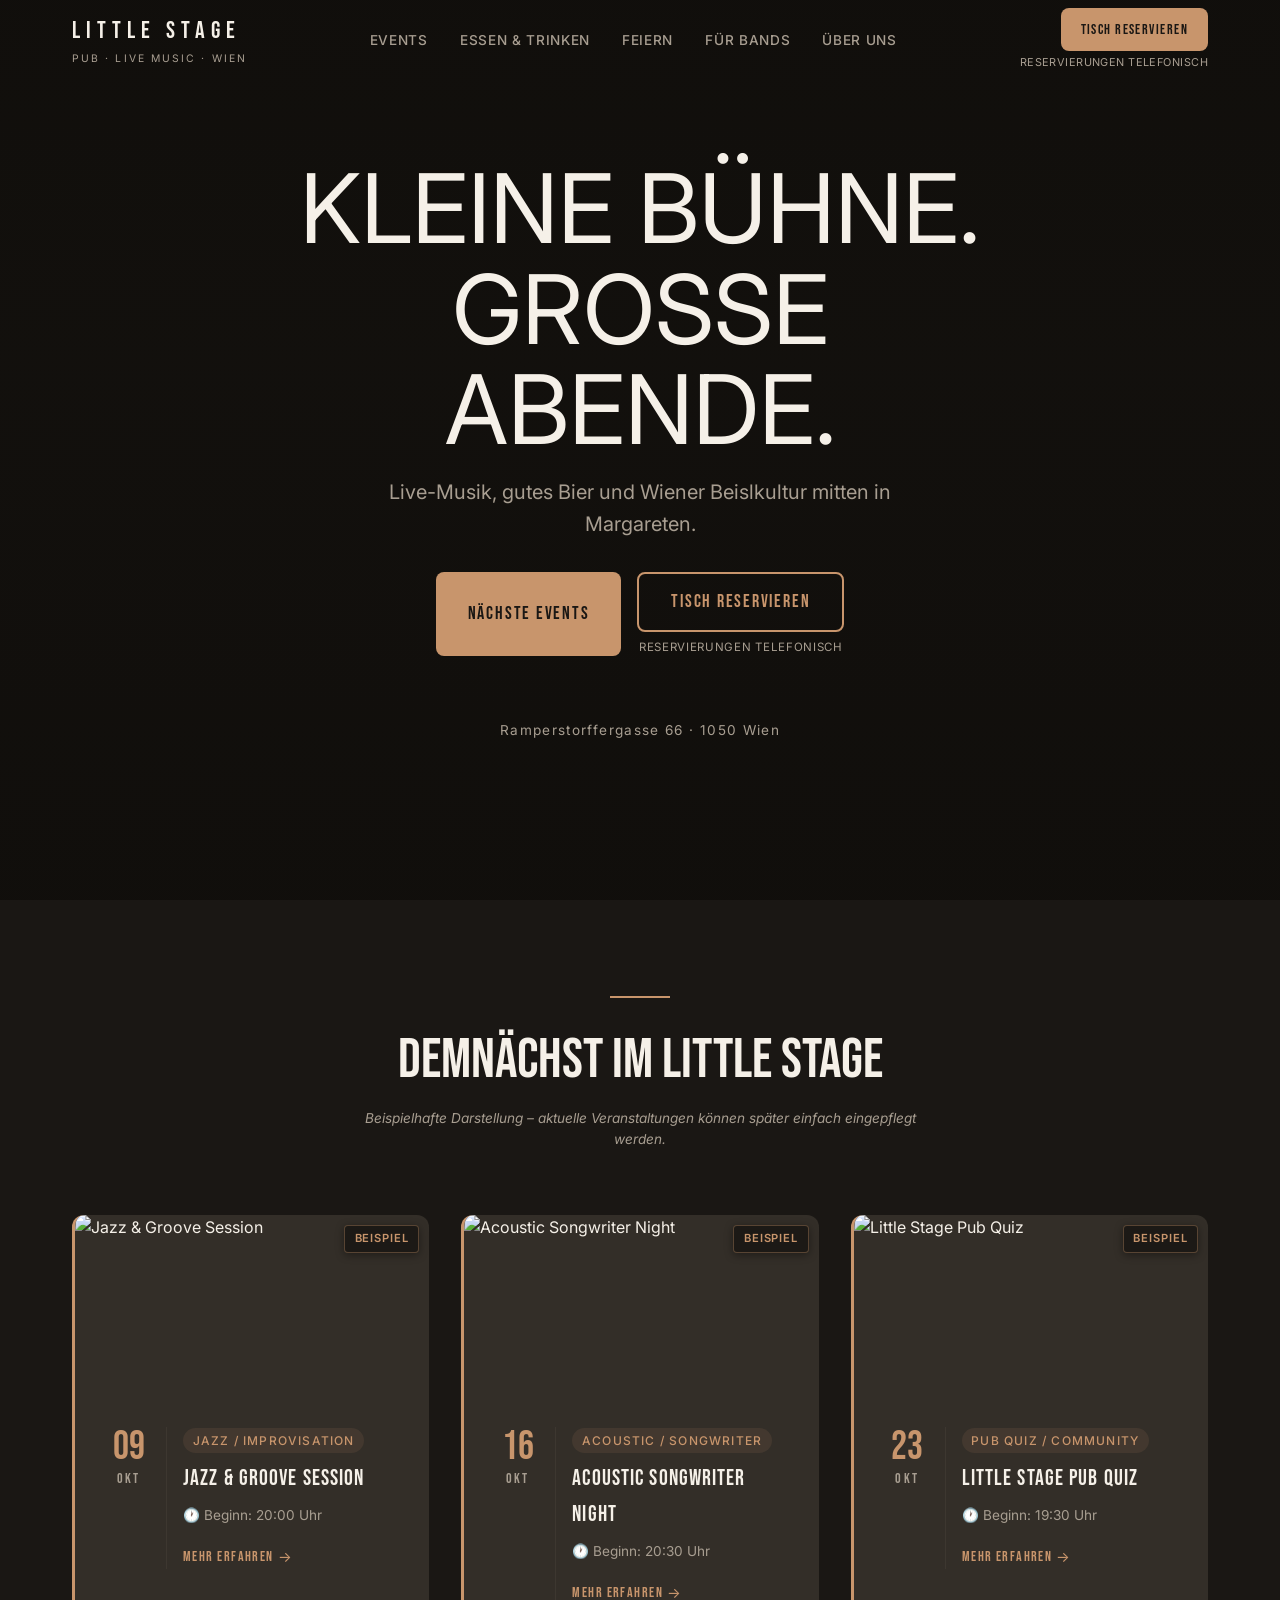
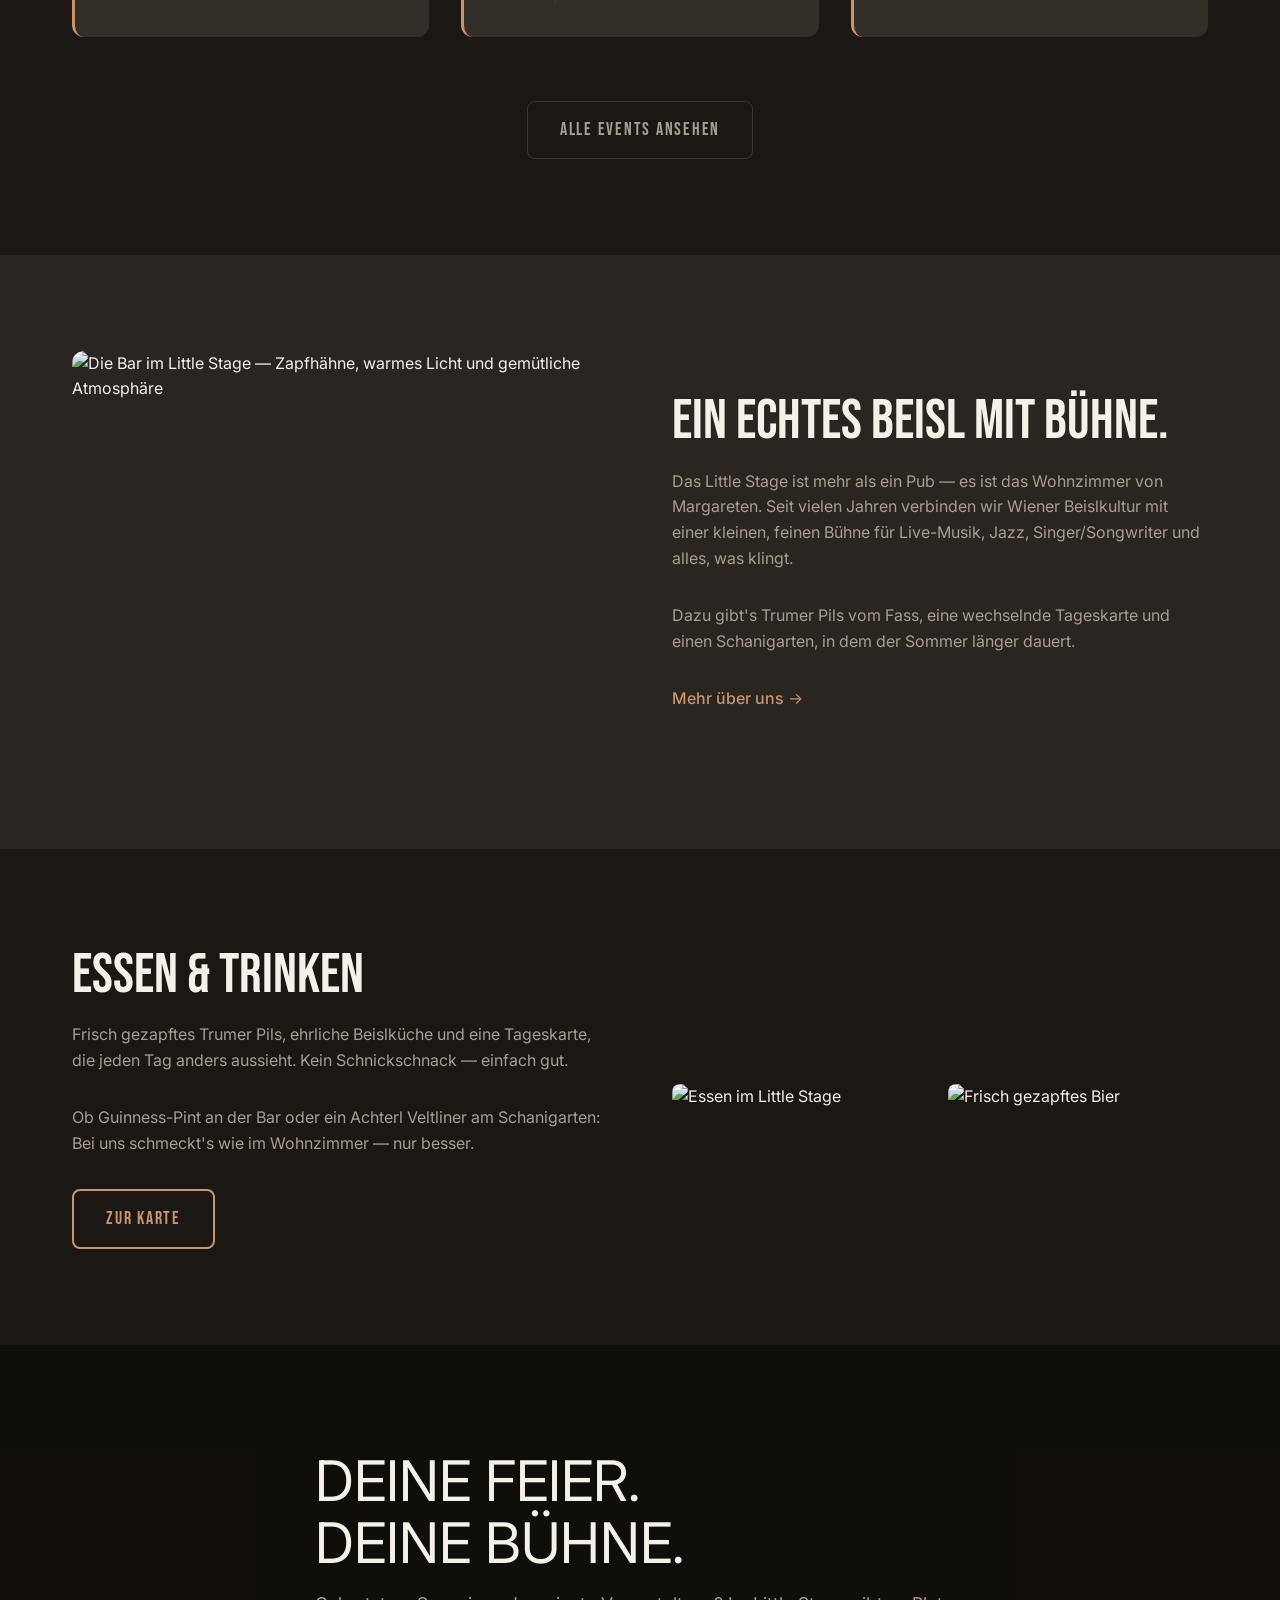
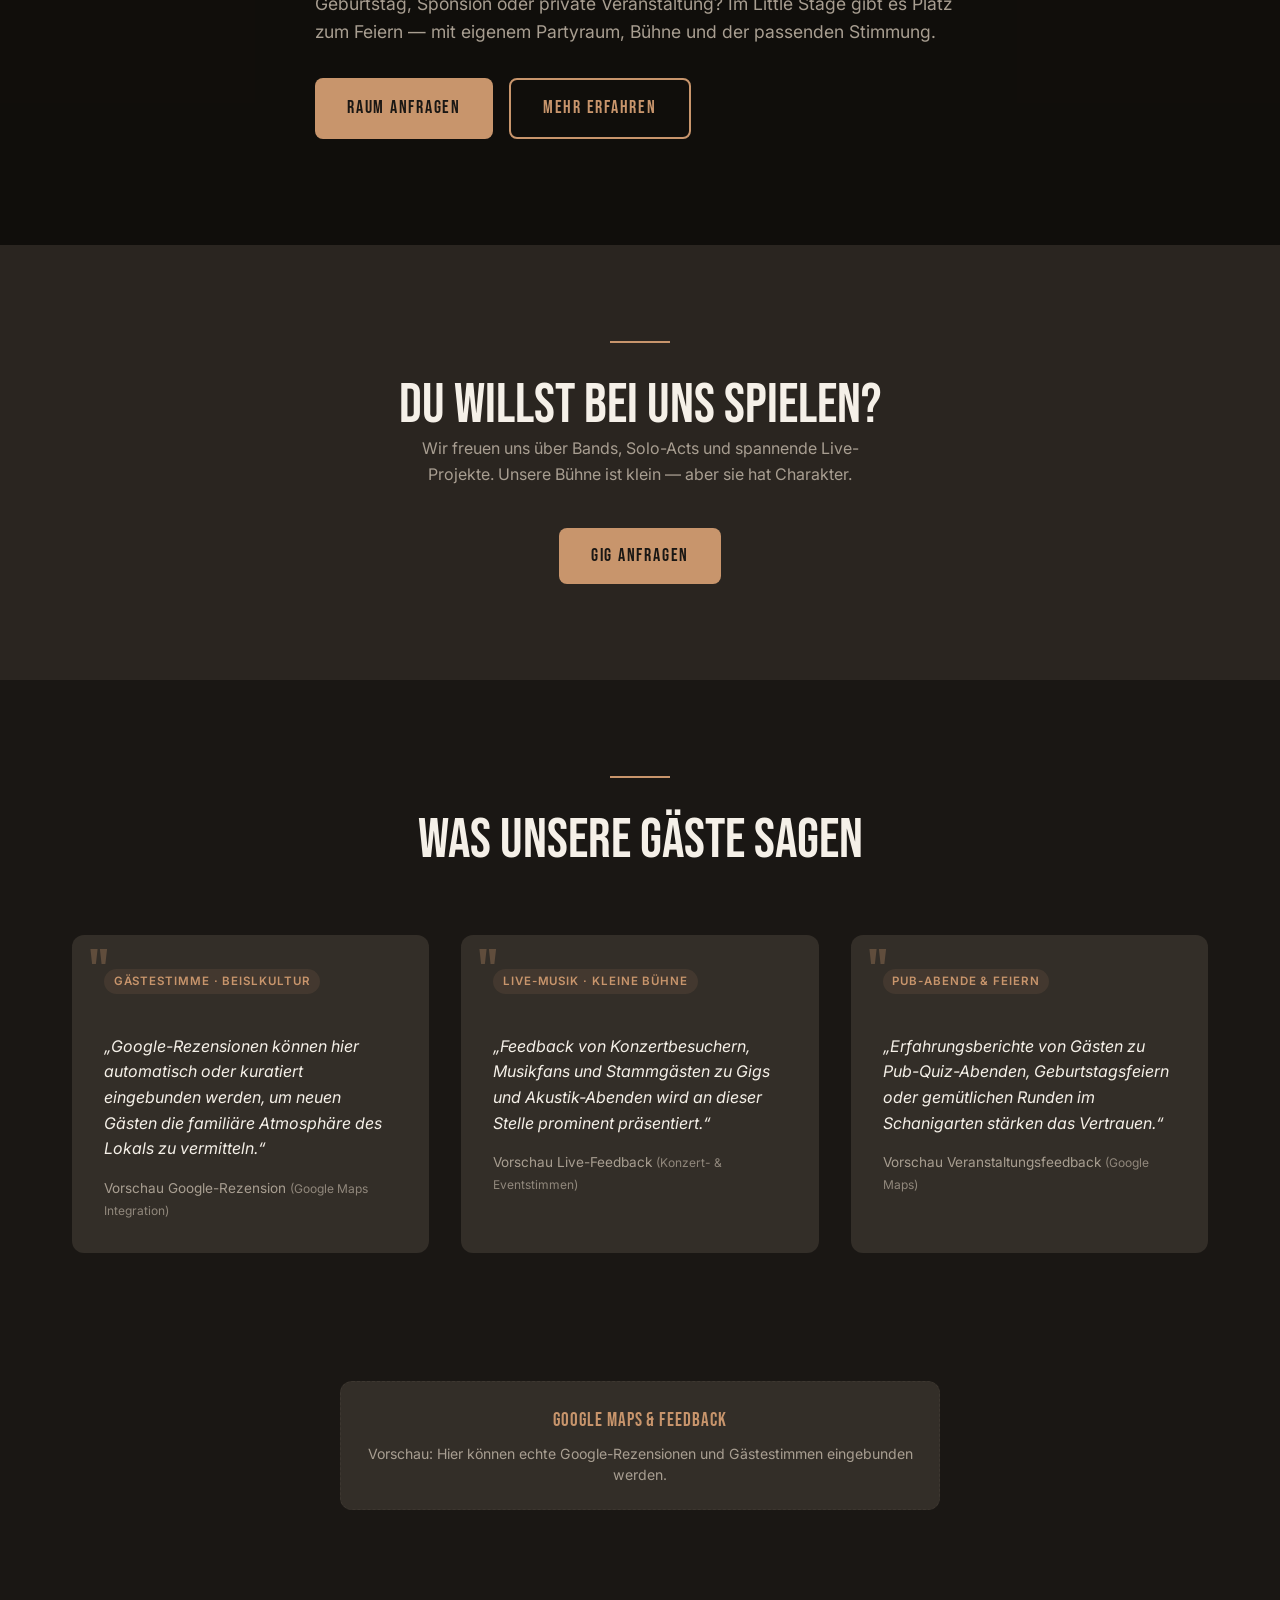
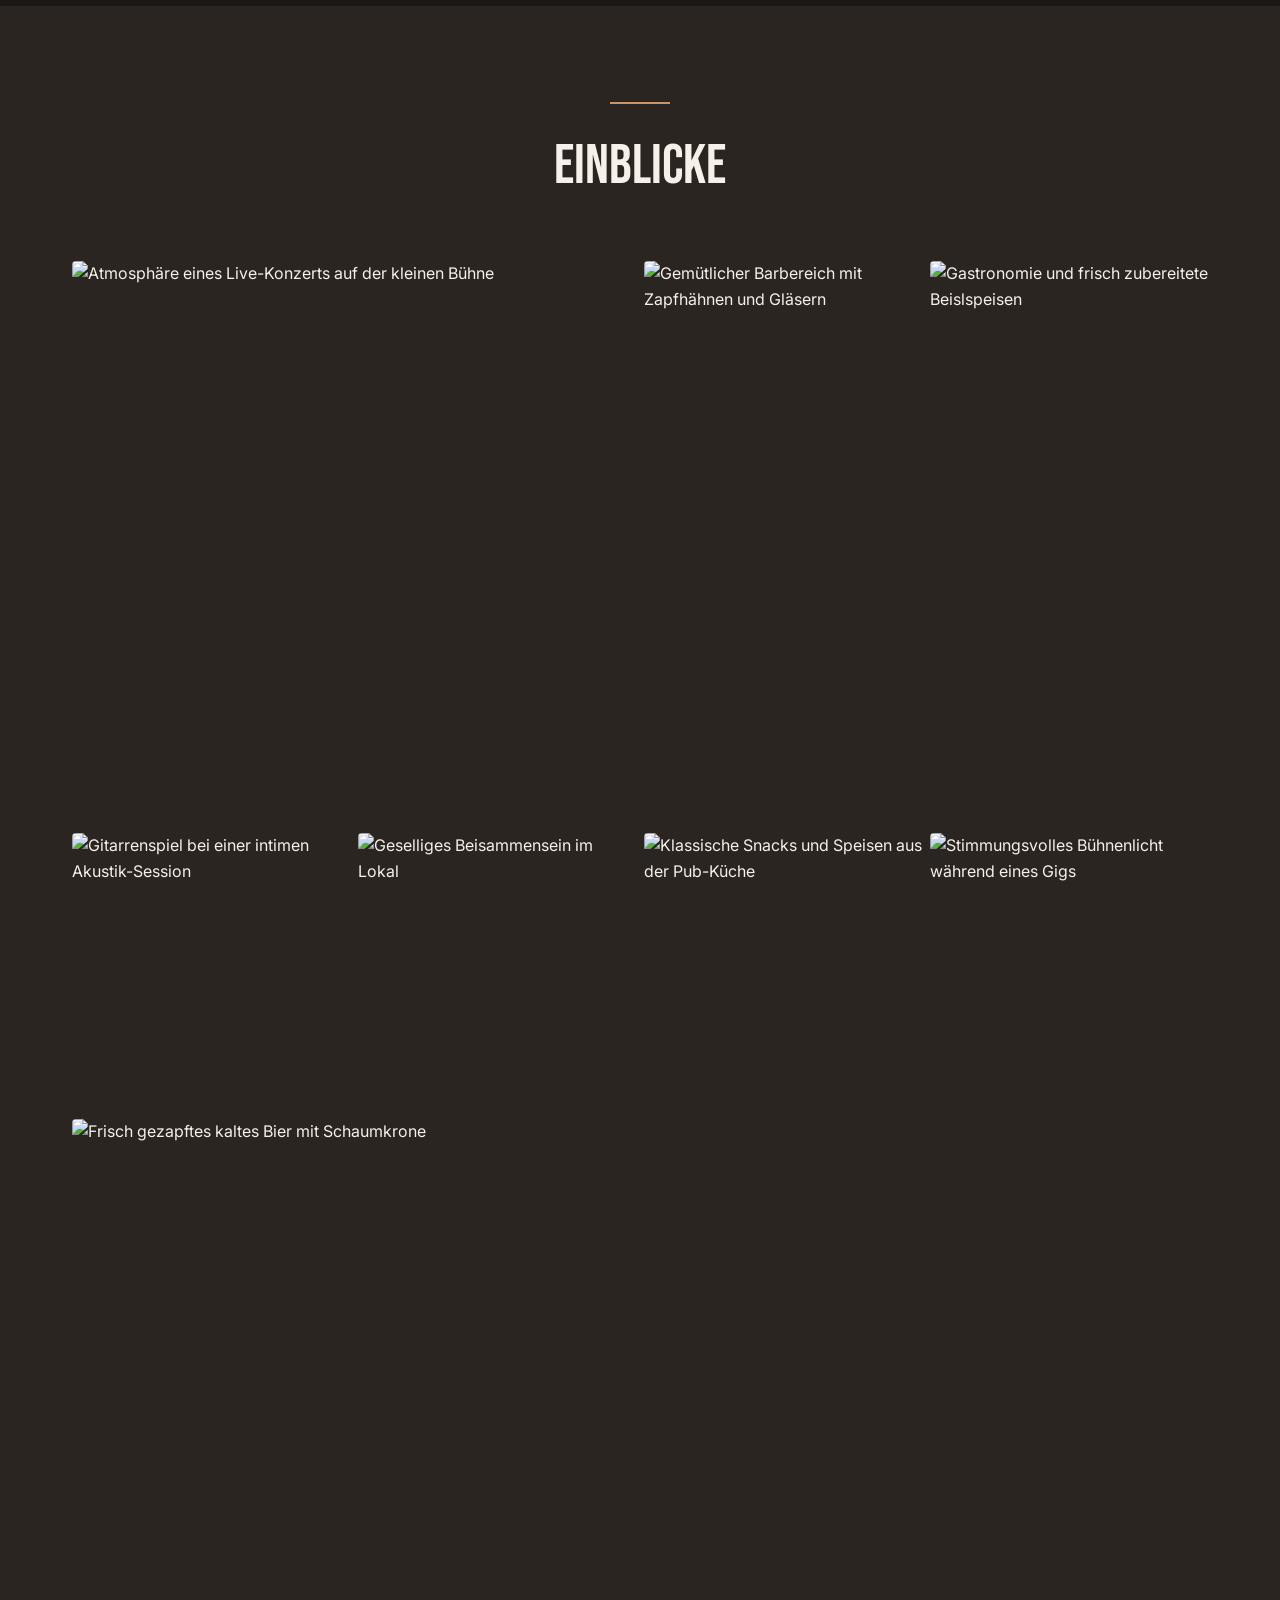
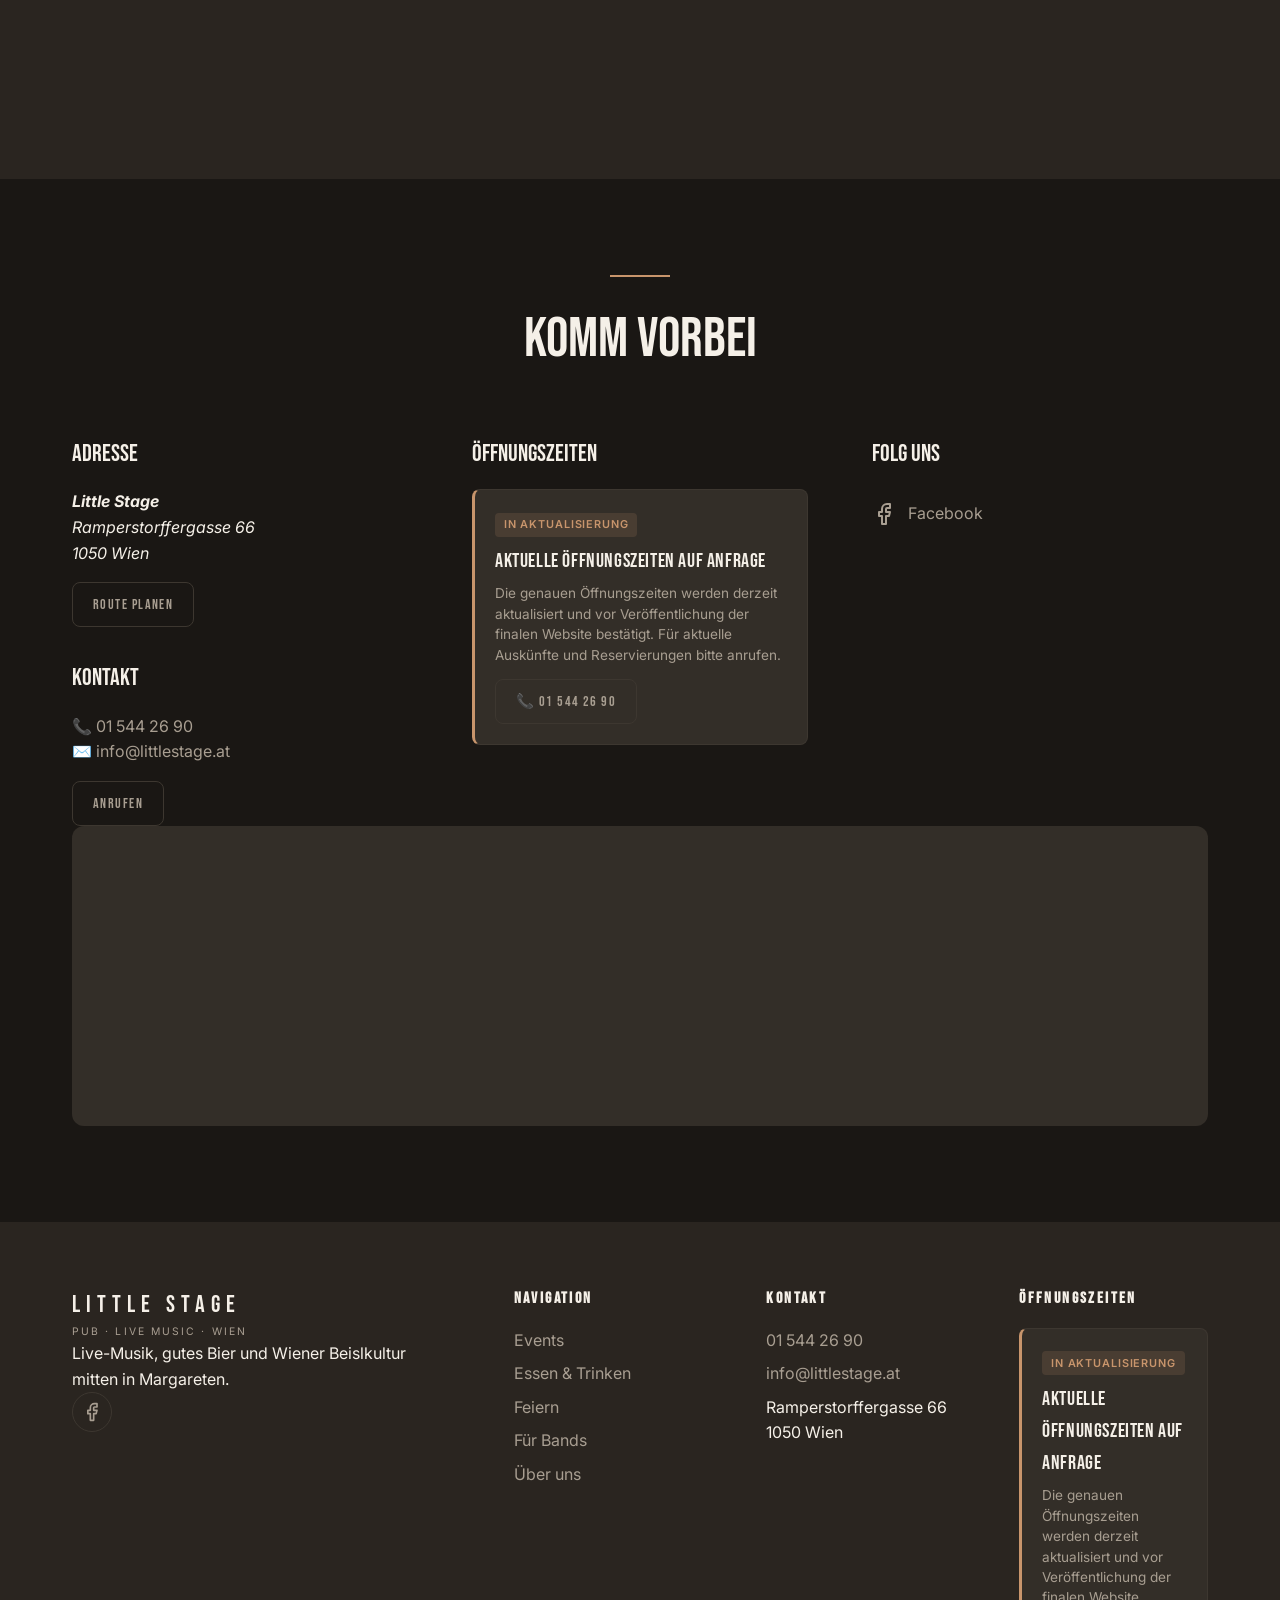
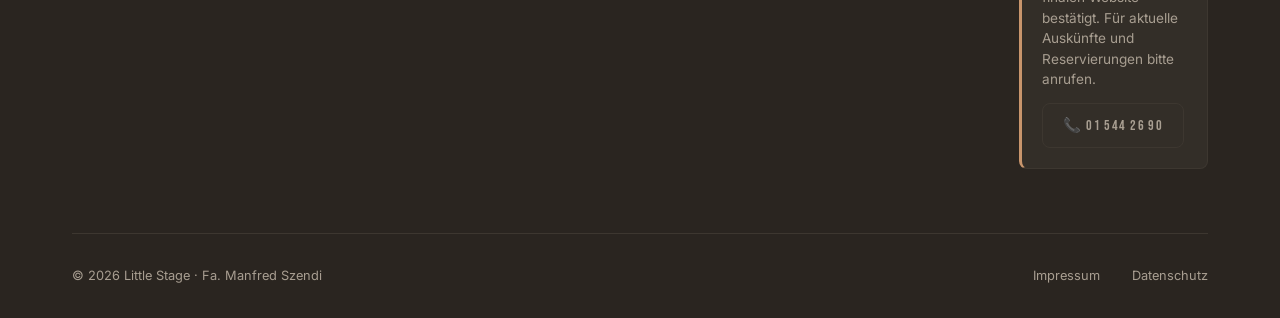
==== commit 1b9f8de0: "Update Little stage demo" ====
--- a/index.html
+++ b/index.html
@@ -33,14 +33,14 @@
   <!-- Favicon placeholder -->
   <link rel="icon" href="data:image/svg+xml,<svg xmlns='http://www.w3.org/2000/svg' viewBox='0 0 100 100'><text y='.9em' font-size='90'>🎵</text></svg>">
 
-  <!-- Schema.org: LocalBusiness -->
+  <!-- Schema.org: LocalBusiness (Nur verifizierte Betriebsdaten) -->
   <script type="application/ld+json">
   {
     "@context": "https://schema.org",
     "@type": ["BarOrPub", "MusicVenue"],
     "name": "Little Stage",
     "alternateName": "Little Stage Wien",
-    "description": "Pub, Live-Musik und Wiener Beislkultur in Margareten. Konzerte, gutes Bier, Essen und Raum für private Feiern.",
+    "description": "Pub, Live-Musik und Wiener Beislkultur in Margareten. Konzerte, gutes Bier, Speisen und Raum für private Feiern.",
     "url": "https://littlestage.at",
     "telephone": "+4315442690",
     "email": "info@littlestage.at",
@@ -57,33 +57,10 @@
       "latitude": 48.18588,
       "longitude": 16.35297
     },
-    "priceRange": "€",
     "servesCuisine": "Wiener Beislküche",
-    "currenciesAccepted": "EUR",
-    "paymentAccepted": "Cash, Credit Card",
     "hasMap": "https://www.google.com/maps/place/Little+Stage",
     "sameAs": [
       "https://www.facebook.com/LittleStage"
-    ],
-    "openingHoursSpecification": [
-      {
-        "@type": "OpeningHoursSpecification",
-        "dayOfWeek": ["Monday","Tuesday","Wednesday","Thursday","Friday"],
-        "opens": "17:00",
-        "closes": "02:00"
-      },
-      {
-        "@type": "OpeningHoursSpecification",
-        "dayOfWeek": "Saturday",
-        "opens": "17:00",
-        "closes": "02:00"
-      },
-      {
-        "@type": "OpeningHoursSpecification",
-        "dayOfWeek": "Sunday",
-        "opens": "17:00",
-        "closes": "01:00"
-      }
     ]
   }
   </script>
@@ -98,7 +75,7 @@
     <div class="nav-inner container">
 
       <!-- Brand -->
-      <a href="/" class="nav-brand" aria-label="Little Stage — Startseite">
+      <a href="index.html" class="nav-brand" aria-label="Little Stage — Startseite">
         <span class="nav-brand-name">Little Stage</span>
         <span class="nav-brand-tagline">Pub · Live Music · Wien</span>
       </a>
@@ -115,7 +92,10 @@
       </nav>
 
       <!-- Desktop CTA -->
-      <a href="#reservieren" class="btn btn-primary btn-small nav-cta">Tisch reservieren</a>
+      <div class="nav-cta-group">
+        <a href="tel:+4315442690" class="btn btn-primary btn-small nav-cta">Tisch reservieren</a>
+        <span class="nav-cta-sub">Reservierungen telefonisch</span>
+      </div>
 
       <!-- Mobile Toggle -->
       <button class="nav-mobile-toggle" aria-label="Menü öffnen" aria-expanded="false" aria-controls="mobile-menu">
@@ -134,7 +114,10 @@
         <li><a href="bands.html">Für Bands</a></li>
         <li><a href="ueber-uns.html">Über uns</a></li>
       </ul>
-      <a href="#reservieren" class="btn btn-primary mobile-cta">Tisch reservieren</a>
+      <a href="tel:+4315442690" class="btn btn-primary mobile-cta">
+        <span>Tisch reservieren</span>
+        <span class="mobile-cta-sub">Telefonisch: 01 544 26 90</span>
+      </a>
     </div>
   </header>
 
@@ -158,7 +141,10 @@
         </p>
         <div class="hero-ctas">
           <a href="#events" class="btn btn-primary">Nächste Events</a>
-          <a href="#reservieren" class="btn btn-secondary">Tisch reservieren</a>
+          <div class="hero-cta-wrapper">
+            <a href="tel:+4315442690" class="btn btn-secondary">Tisch reservieren</a>
+            <span class="cta-note">Reservierungen telefonisch</span>
+          </div>
         </div>
         <p class="hero-location">Ramperstorffergasse 66 · 1050 Wien</p>
       </div>
@@ -173,6 +159,7 @@
         <div class="section-header reveal">
           <div class="section-divider"></div>
           <h2>Demnächst im Little Stage</h2>
+          <p class="events-demo-note">Beispielhafte Darstellung – aktuelle Veranstaltungen können später einfach eingepflegt werden.</p>
         </div>
 
         <!-- Event cards rendered by JS from SITE_DATA.events -->
@@ -194,6 +181,7 @@
       <div class="container">
         <div class="about-grid">
           <div class="about-image reveal">
+            <!-- Bildhinweis: Vor Veröffentlichung durch Originalfoto der Little Stage ersetzen -->
             <img
               src="https://images.unsplash.com/photo-1572116469696-31de0f17cc34?w=800&q=80"
               alt="Die Bar im Little Stage — Zapfhähne, warmes Licht und gemütliche Atmosphäre"
@@ -204,7 +192,7 @@
             <h2>Ein echtes Beisl mit Bühne.</h2>
             <p>
               Das Little Stage ist mehr als ein Pub — es ist das Wohnzimmer von Margareten.
-              Seit 1998 verbinden wir Wiener Beislkultur mit einer kleinen, feinen Bühne
+              Seit vielen Jahren verbinden wir Wiener Beislkultur mit einer kleinen, feinen Bühne
               für Live-Musik, Jazz, Singer/Songwriter und alles, was klingt.
             </p>
             <p>
@@ -395,10 +383,6 @@
                 <svg width="24" height="24" viewBox="0 0 24 24" fill="none" stroke="currentColor" stroke-width="2" stroke-linecap="round" stroke-linejoin="round"><path d="M18 2h-3a5 5 0 0 0-5 5v3H7v4h3v8h4v-8h3l1-4h-4V7a1 1 0 0 1 1-1h3z"></path></svg>
                 Facebook
               </a>
-              <a href="#" class="social-link-large" aria-label="Little Stage auf Instagram">
-                <svg width="24" height="24" viewBox="0 0 24 24" fill="none" stroke="currentColor" stroke-width="2" stroke-linecap="round" stroke-linejoin="round"><rect x="2" y="2" width="20" height="20" rx="5" ry="5"></rect><path d="M16 11.37A4 4 0 1 1 12.63 8 4 4 0 0 1 16 11.37z"></path><line x1="17.5" y1="6.5" x2="17.51" y2="6.5"></line></svg>
-                Instagram
-              </a>
             </div>
           </div>
         </div>
@@ -431,21 +415,17 @@
 
         <!-- Brand Column -->
         <div class="footer-col footer-brand-col">
-          <a href="/" class="footer-brand" aria-label="Little Stage — Startseite">
+          <a href="index.html" class="footer-brand" aria-label="Little Stage — Startseite">
             <span class="nav-brand-name">Little Stage</span>
             <span class="nav-brand-tagline">Pub · Live Music · Wien</span>
           </a>
           <p>
-            Live-Musik, gutes Bier und Wiener Beislkultur
-            seit 1998 in Margareten.
+            Live-Musik, gutes Bier und Wiener Beislkultur mitten in Margareten.
           </p>
           <div class="footer-social">
             <a href="https://www.facebook.com/LittleStage" target="_blank" rel="noopener" aria-label="Facebook">
               <svg width="20" height="20" viewBox="0 0 24 24" fill="none" stroke="currentColor" stroke-width="2" stroke-linecap="round" stroke-linejoin="round"><path d="M18 2h-3a5 5 0 0 0-5 5v3H7v4h3v8h4v-8h3l1-4h-4V7a1 1 0 0 1 1-1h3z"></path></svg>
             </a>
-            <a href="#" aria-label="Instagram">
-              <svg width="20" height="20" viewBox="0 0 24 24" fill="none" stroke="currentColor" stroke-width="2" stroke-linecap="round" stroke-linejoin="round"><rect x="2" y="2" width="20" height="20" rx="5" ry="5"></rect><path d="M16 11.37A4 4 0 1 1 12.63 8 4 4 0 0 1 16 11.37z"></path><line x1="17.5" y1="6.5" x2="17.51" y2="6.5"></line></svg>
-            </a>
           </div>
         </div>
 
@@ -453,7 +433,7 @@
         <div class="footer-col">
           <h4>Navigation</h4>
           <ul>
-            <li><a href="#events">Events</a></li>
+            <li><a href="events.html">Events</a></li>
             <li><a href="karte.html">Essen &amp; Trinken</a></li>
             <li><a href="feiern.html">Feiern</a></li>
             <li><a href="bands.html">Für Bands</a></li>
@@ -500,10 +480,6 @@
     </div>
   </footer>
 
-
-  <!-- Reservation anchor (scroll target for CTA) -->
-  <div id="reservieren" class="sr-only" aria-hidden="true"></div>
-
   <!-- Scripts -->
   <script src="js/site-data.js"></script>
   <script src="js/main.js"></script>
--- a/css/styles.css
+++ b/css/styles.css
@@ -297,8 +297,57 @@
   text-align: center;
 }
 
+.nav-cta-group {
+  display: none;
+  flex-direction: column;
+  align-items: flex-end;
+  gap: 3px;
+}
+
 .nav-cta {
   display: none;
+}
+
+.nav-cta-sub {
+  font-family: var(--font-body);
+  font-size: 0.68rem;
+  color: var(--color-text-muted);
+  letter-spacing: 0.04em;
+  text-transform: uppercase;
+}
+
+.hero-cta-wrapper {
+  display: inline-flex;
+  flex-direction: column;
+  align-items: center;
+  gap: 0.35rem;
+}
+
+.cta-note {
+  font-family: var(--font-body);
+  font-size: 0.72rem;
+  color: var(--color-text-muted);
+  letter-spacing: 0.06em;
+  text-transform: uppercase;
+}
+
+.mobile-cta {
+  display: flex !important;
+  flex-direction: column;
+  align-items: center;
+  justify-content: center;
+  gap: 2px;
+  text-align: center;
+}
+
+.mobile-cta-sub {
+  font-size: 0.72rem;
+  color: #1a1714;
+  font-family: var(--font-body);
+  text-transform: uppercase;
+  letter-spacing: 0.05em;
+  font-weight: 600;
+  opacity: 0.85;
 }
 
 .nav-mobile-toggle {
@@ -531,6 +580,36 @@
 .event-card-image {
   height: 180px;
   overflow: hidden;
+  position: relative;
+}
+
+.event-demo-badge {
+  position: absolute;
+  top: 10px;
+  right: 10px;
+  background: rgba(26, 23, 20, 0.88);
+  backdrop-filter: blur(4px);
+  color: var(--color-accent);
+  font-family: var(--font-body);
+  font-size: 0.7rem;
+  font-weight: 600;
+  text-transform: uppercase;
+  letter-spacing: 0.08em;
+  padding: 0.25rem 0.6rem;
+  border-radius: var(--radius-sm);
+  border: 1px solid rgba(200, 149, 108, 0.35);
+  z-index: 2;
+  box-shadow: 0 2px 8px rgba(0, 0, 0, 0.4);
+}
+
+.events-demo-note {
+  text-align: center;
+  font-size: 0.85rem;
+  color: var(--color-text-muted);
+  font-style: italic;
+  margin-top: var(--space-sm);
+  max-width: 600px;
+  margin-inline: auto;
 }
 
 .event-card-image img {
@@ -1240,6 +1319,16 @@
   color: var(--color-accent);
 }
 
+.text-accent {
+  color: var(--color-accent);
+  text-decoration: underline;
+  transition: color var(--transition-fast);
+}
+
+.text-accent:hover {
+  color: var(--color-accent-hover);
+}
+
 .social-link-large {
   display: flex;
   align-items: center;
@@ -1264,47 +1353,150 @@
   gap: 0.5rem;
 }
 
-/* Hours container table styling (reusable) */
-.hours-container table {
-  width: 100%;
-  font-family: var(--font-body);
-  font-size: 0.9rem;
-  border-collapse: collapse;
-}
-
-.hours-container td {
-  padding: 0.4rem 0;
-  color: var(--color-text-muted);
-}
-
-.hours-container td:first-child {
+/* Hours Card Component (Safe & Professional) */
+.hours-card {
+  background-color: var(--color-bg-card);
+  border: 1px solid var(--color-border);
+  border-radius: var(--radius-md);
+  padding: 1.25rem;
+  border-left: 3px solid var(--color-accent);
+}
+
+.hours-status-badge {
+  display: inline-block;
+  font-family: var(--font-body);
+  font-size: 0.68rem;
+  font-weight: 600;
+  text-transform: uppercase;
+  letter-spacing: 0.08em;
+  background: rgba(200, 149, 108, 0.15);
+  color: var(--color-accent);
+  padding: 0.2rem 0.55rem;
+  border-radius: var(--radius-sm);
+  margin-bottom: 0.5rem;
+}
+
+.hours-status-title {
+  font-family: var(--font-display);
+  font-size: 1.25rem;
   color: var(--color-text);
-  padding-right: 1rem;
-}
-
-.hours-note {
-  font-size: 0.8rem;
-  color: var(--color-text-muted);
-  margin-top: var(--space-xs);
-  font-style: italic;
-}
-
-/* Google Rating */
-.google-rating-score {
-  font-family: var(--font-display);
-  font-size: 2.5rem;
-  color: var(--color-accent);
-}
-
-.google-rating-stars {
-  color: var(--color-accent);
+  margin-bottom: 0.4rem;
+  letter-spacing: 0.03em;
+}
+
+.hours-status-desc {
+  font-family: var(--font-body);
+  font-size: 0.85rem;
+  color: var(--color-text-muted);
+  line-height: 1.5;
+  margin-bottom: 0.85rem;
+}
+
+.hours-actions {
+  display: flex;
+  gap: 0.5rem;
+  flex-wrap: wrap;
+}
+
+/* Review Preview Tags & Safe Social Proof */
+.review-preview-tag {
+  display: inline-block;
+  font-family: var(--font-body);
+  font-size: 0.72rem;
+  text-transform: uppercase;
+  letter-spacing: 0.08em;
+  color: var(--color-accent);
+  font-weight: 600;
+  margin-bottom: 0.5rem;
+  background: rgba(200, 149, 108, 0.1);
+  padding: 0.2rem 0.6rem;
+  border-radius: 20px;
+}
+
+.review-source {
+  font-size: 0.75rem;
+  color: var(--color-text-muted);
+  opacity: 0.8;
+}
+
+.google-integration-box {
+  background-color: var(--color-bg-card);
+  border: 1px dashed var(--color-border);
+  border-radius: var(--radius-lg);
+  padding: 1.5rem;
+  text-align: center;
+  max-width: 600px;
+  margin: var(--space-lg) auto 0;
+}
+
+.google-badge {
+  font-family: var(--font-display);
   font-size: 1.2rem;
-}
-
-.google-rating-count {
-  font-family: var(--font-body);
-  font-size: 0.85rem;
-  color: var(--color-text-muted);
+  color: var(--color-accent);
+  letter-spacing: 0.05em;
+  text-transform: uppercase;
+  display: block;
+  margin-bottom: 0.35rem;
+}
+
+.google-notice {
+  font-family: var(--font-body);
+  font-size: 0.88rem;
+  color: var(--color-text-muted);
+  line-height: 1.5;
+  margin: 0;
+}
+
+/* Demo Form Feedback Box */
+.form-demo-feedback {
+  background-color: var(--color-bg-card);
+  border: 1px solid var(--color-accent);
+  border-radius: var(--radius-lg);
+  padding: 2.5rem var(--space-md);
+  text-align: center;
+  margin-top: var(--space-md);
+  box-shadow: 0 10px 30px rgba(0, 0, 0, 0.5);
+}
+
+.form-demo-feedback h4 {
+  font-family: var(--font-display);
+  font-size: 2rem;
+  color: var(--color-accent);
+  margin-bottom: 0.75rem;
+  letter-spacing: 0.05em;
+}
+
+.form-demo-feedback p {
+  color: var(--color-text);
+  font-size: 1.05rem;
+  line-height: 1.6;
+  max-width: 600px;
+  margin: 0 auto 0.75rem;
+}
+
+.form-demo-sub {
+  color: var(--color-text-muted) !important;
+  font-size: 0.88rem !important;
+  margin-bottom: 1.5rem !important;
+}
+
+/* Legal Content (Impressum / Datenschutz) */
+.legal-content h2 {
+  font-size: clamp(1.8rem, 4vw, 2.5rem);
+  margin-bottom: var(--space-sm);
+}
+
+.legal-content h3 {
+  font-size: 1.3rem;
+  color: var(--color-accent);
+  margin-bottom: 0.4rem;
+}
+
+.legal-content p {
+  color: var(--color-text-muted);
+  line-height: 1.7;
+  margin-bottom: var(--space-sm);
+  font-size: 0.95rem;
 }
 
 /* Map iframe */
@@ -1360,6 +1552,55 @@
   white-space: nowrap;
 }
 
+.menu-item-badge-unavailable {
+  display: inline-block;
+  font-family: var(--font-body);
+  font-size: 0.7rem;
+  color: var(--color-text-muted);
+  background: rgba(255, 255, 255, 0.05);
+  border: 1px solid var(--color-border);
+  padding: 0.15rem 0.5rem;
+  border-radius: var(--radius-sm);
+  margin-top: 0.25rem;
+}
+
+.menu-demo-notice {
+  background: var(--color-bg-card);
+  border-left: 3px solid var(--color-accent);
+  padding: 1rem 1.25rem;
+  border-radius: 0 var(--radius-md) var(--radius-md) 0;
+  margin-bottom: var(--space-lg);
+  font-size: 0.9rem;
+  color: var(--color-text-muted);
+}
+
+.menu-category-jump {
+  display: flex;
+  gap: 0.5rem;
+  flex-wrap: wrap;
+  margin-bottom: var(--space-lg);
+  padding-bottom: var(--space-md);
+  border-bottom: 1px solid var(--color-border);
+}
+
+.menu-jump-btn {
+  font-family: var(--font-body);
+  font-size: 0.85rem;
+  padding: 0.4rem 0.85rem;
+  background: var(--color-bg-card);
+  border: 1px solid var(--color-border);
+  border-radius: 20px;
+  color: var(--color-text);
+  text-decoration: none;
+  transition: all var(--transition-fast);
+}
+
+.menu-jump-btn:hover {
+  border-color: var(--color-accent);
+  color: var(--color-accent);
+  background: rgba(200, 149, 108, 0.1);
+}
+
 /* --------------------------------------------------------------------------
    20. RESPONSIVE BREAKPOINTS
    -------------------------------------------------------------------------- */
@@ -1388,6 +1629,10 @@
     display: flex;
   }
   
+  .nav-cta-group {
+    display: flex;
+  }
+
   .nav-cta {
     display: inline-flex;
   }
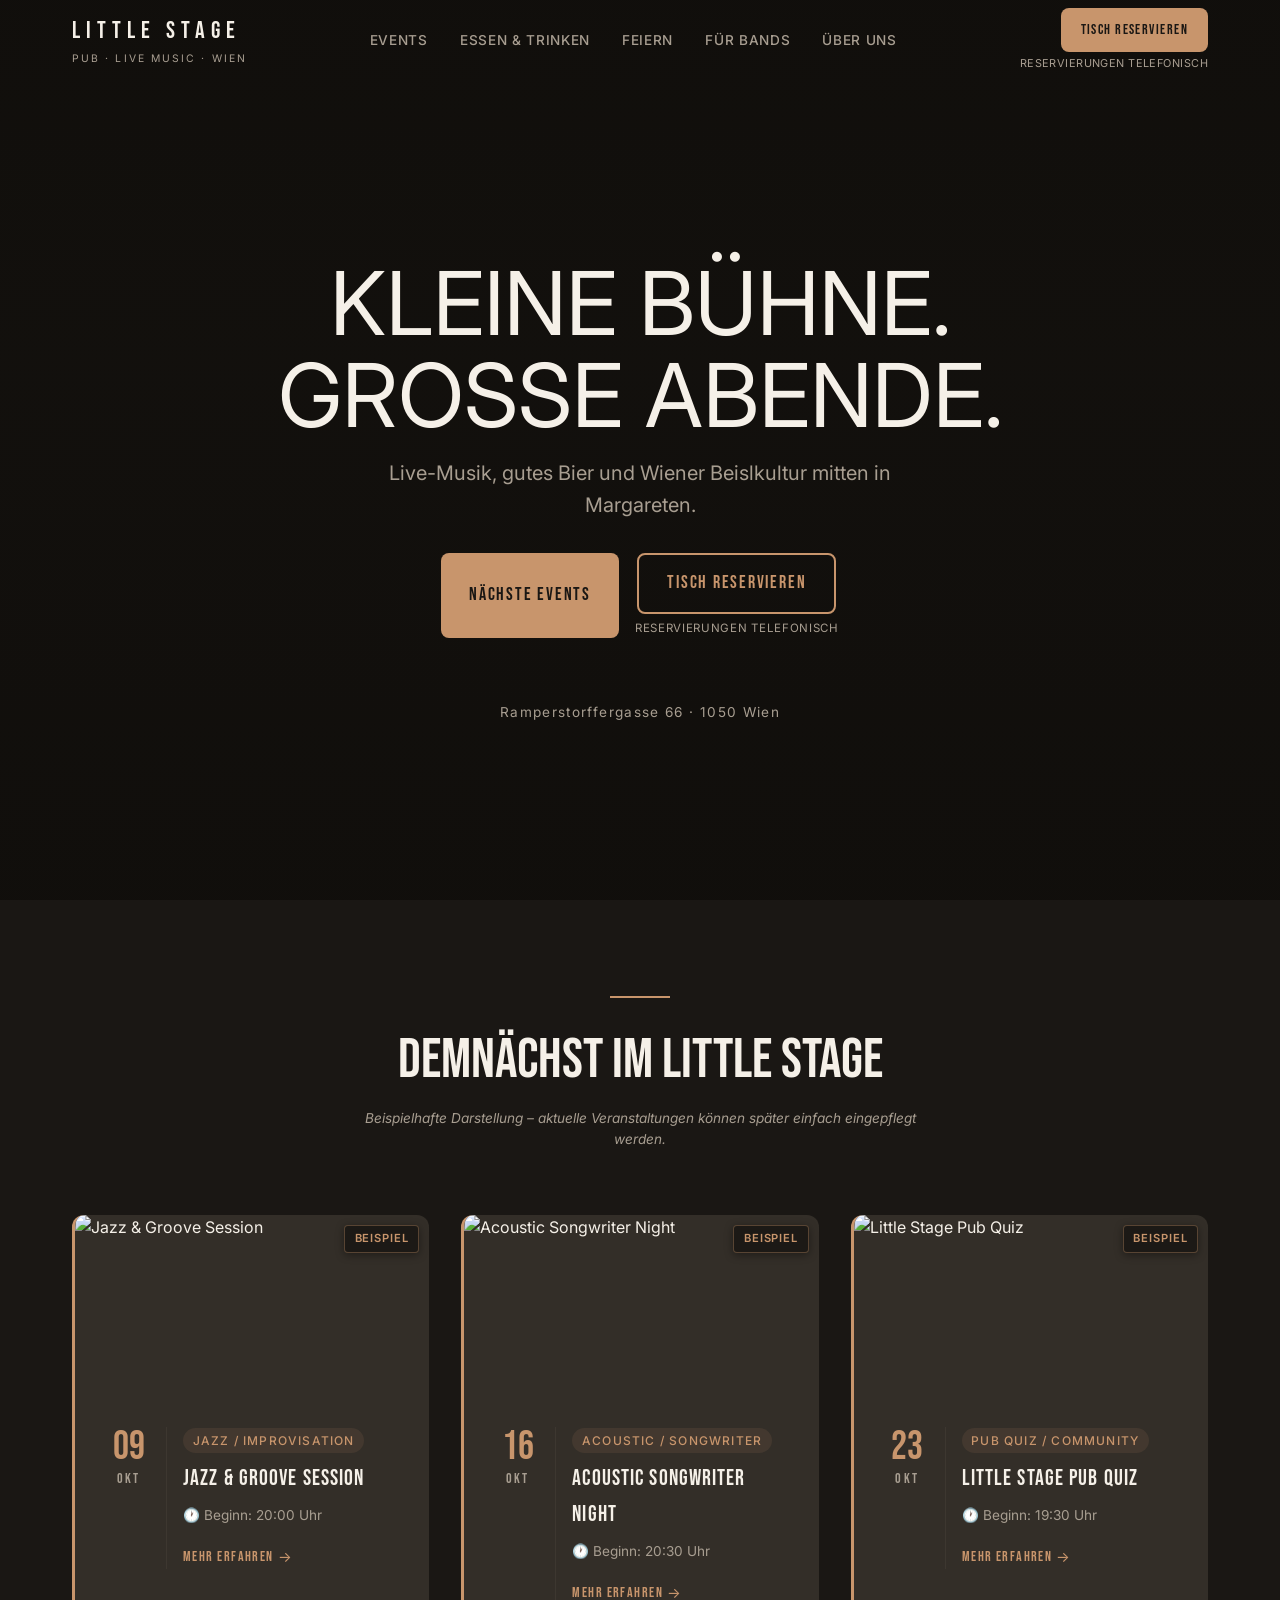
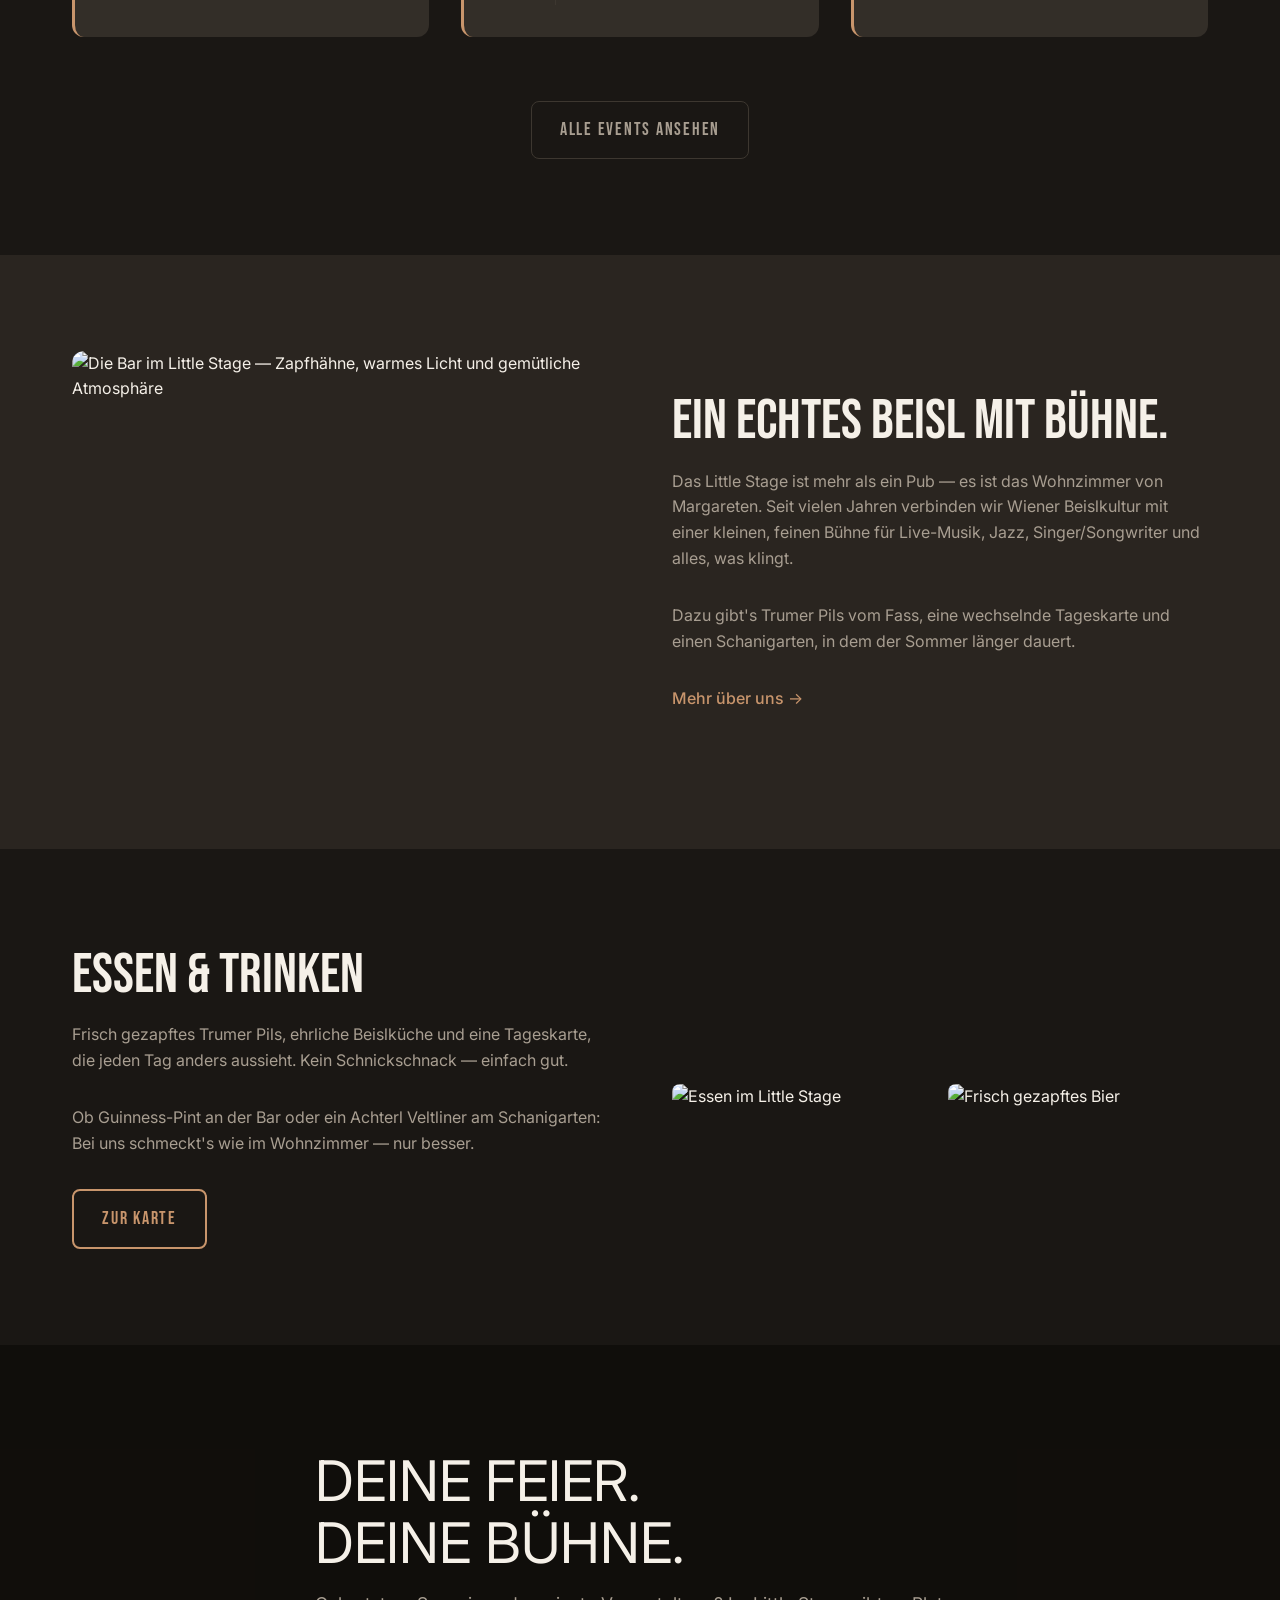
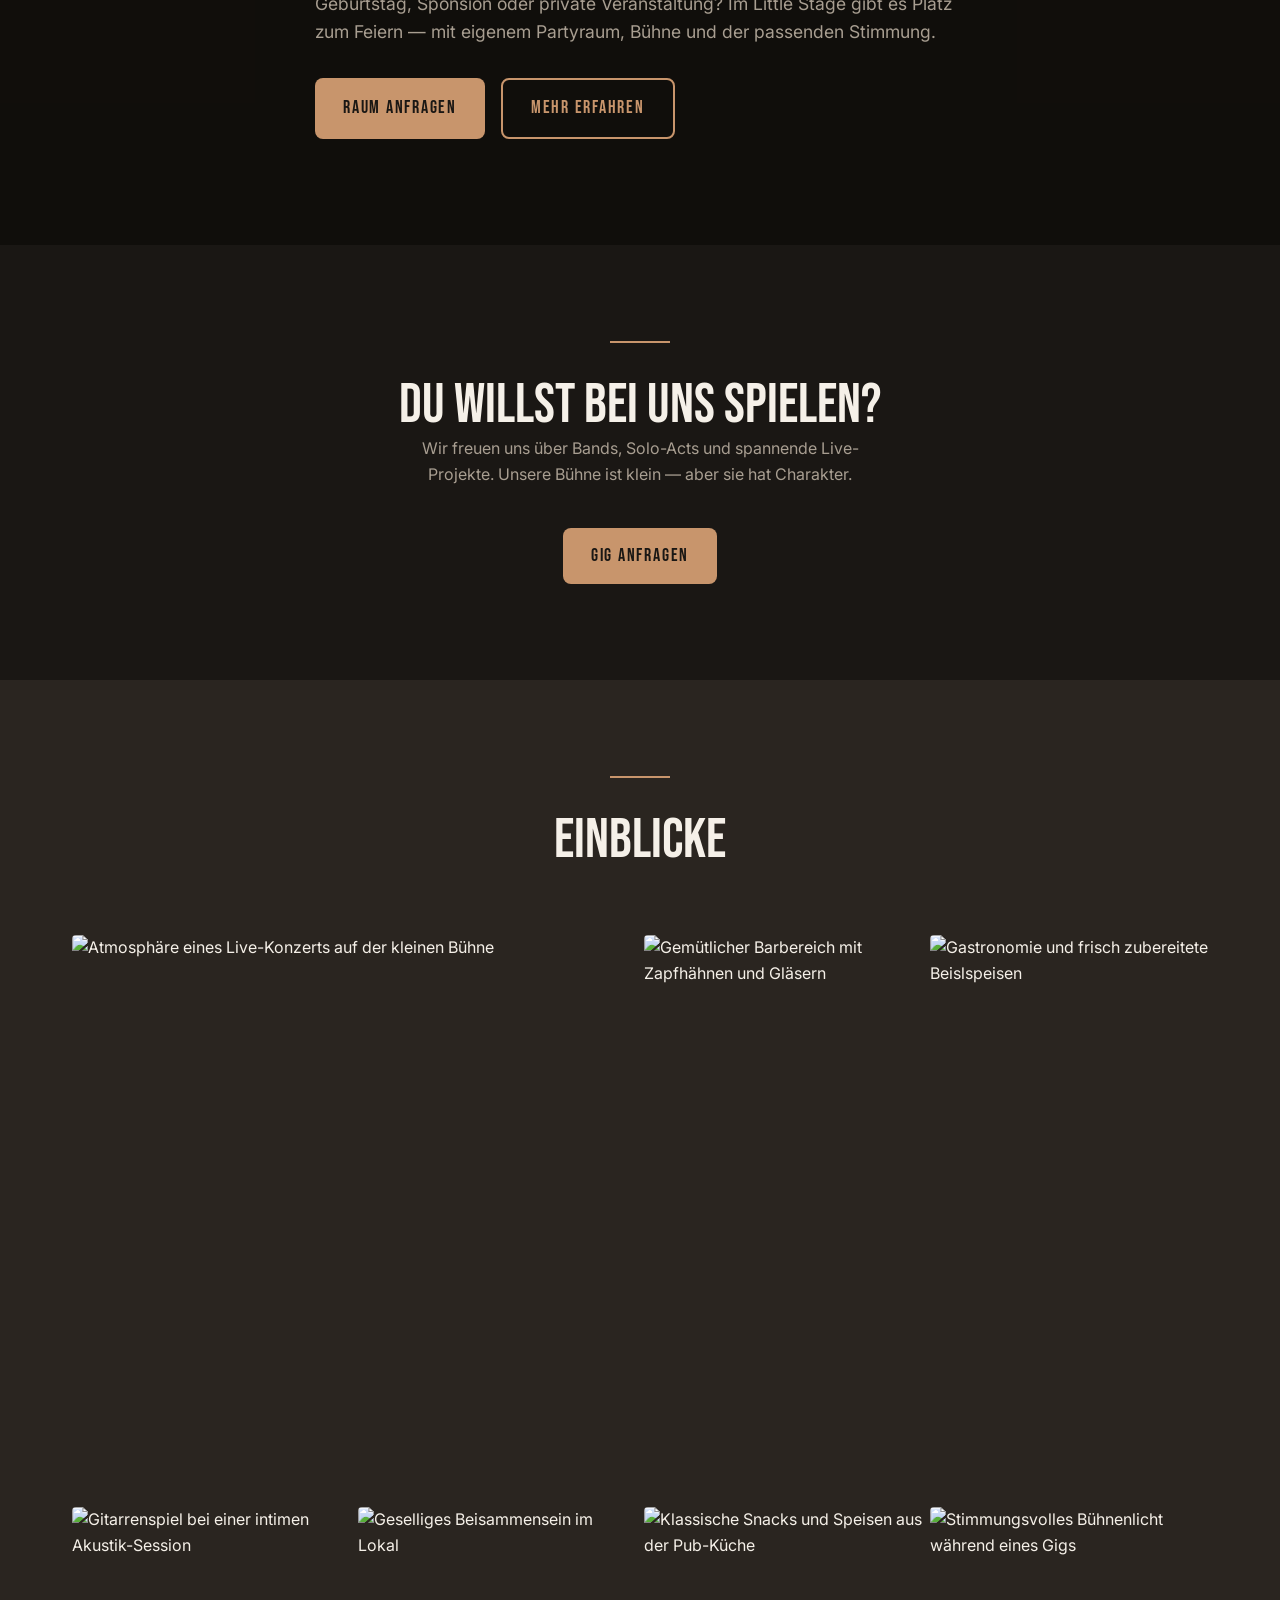
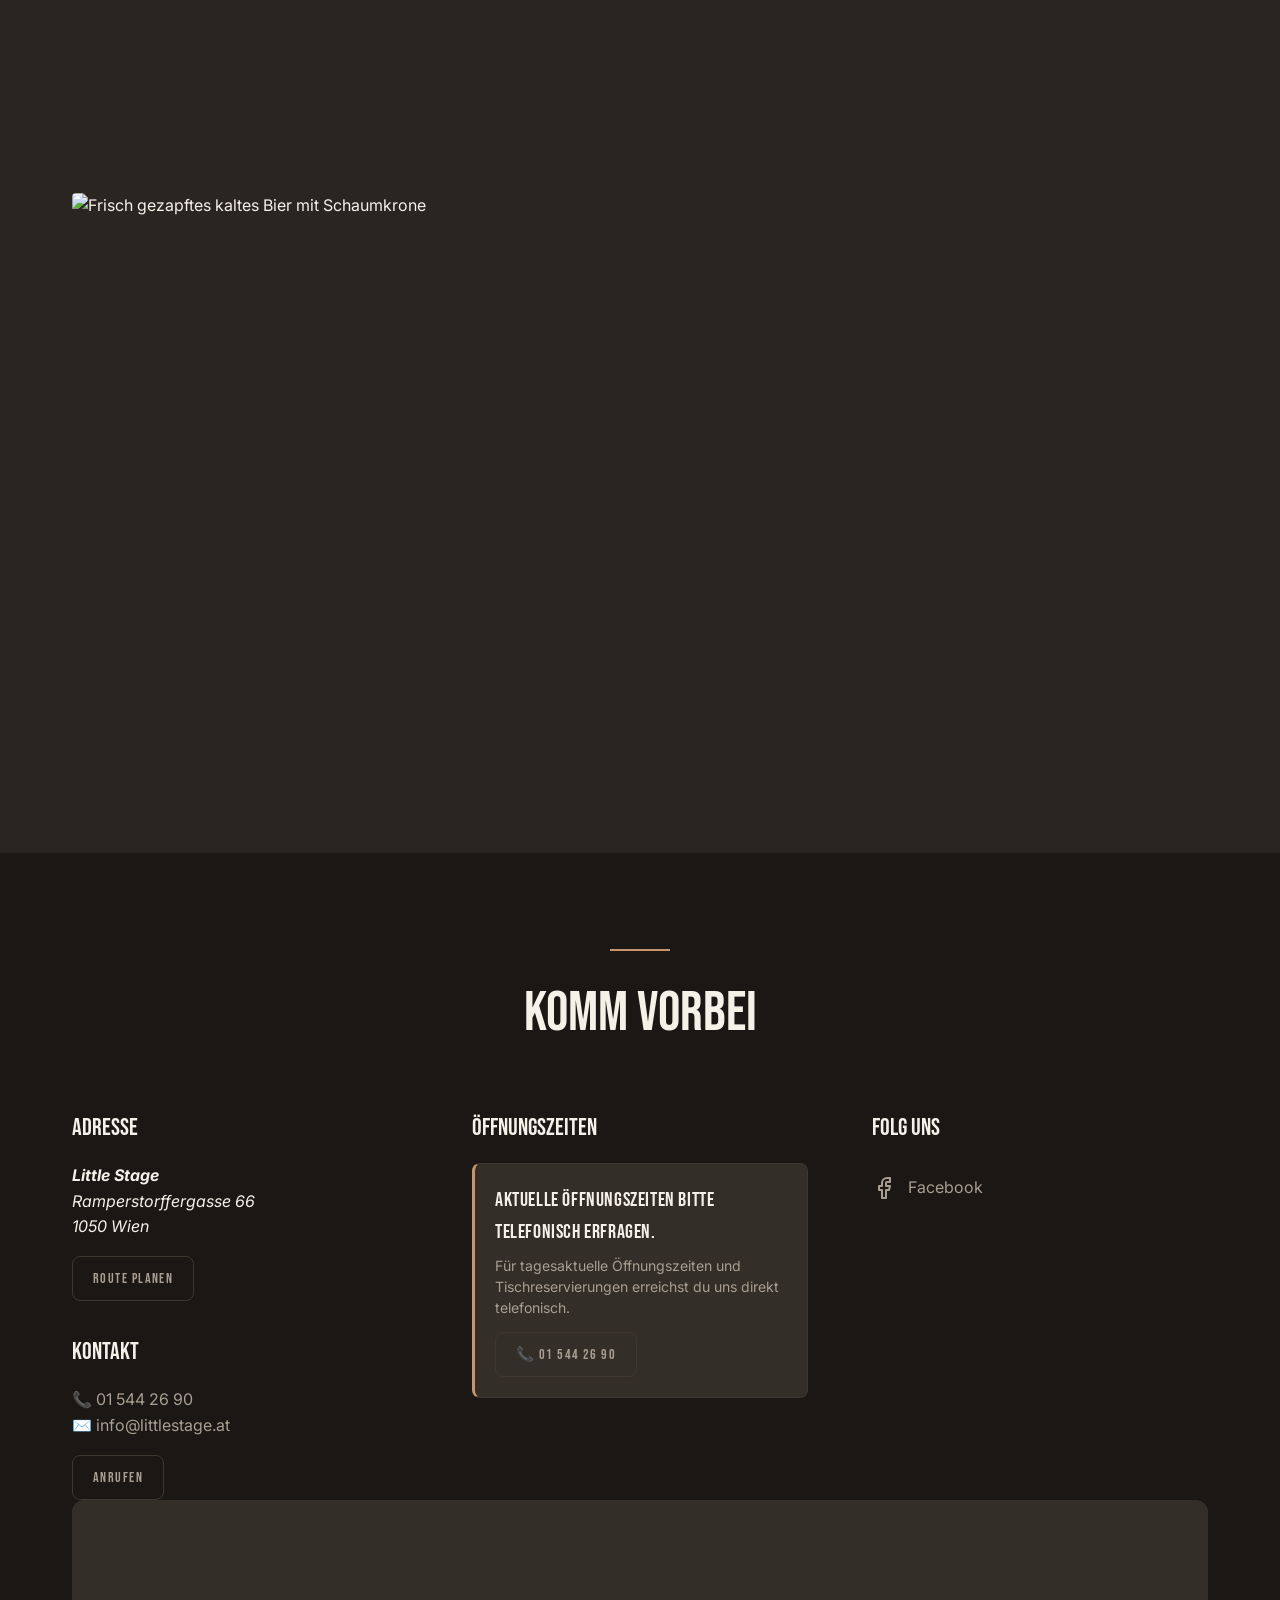
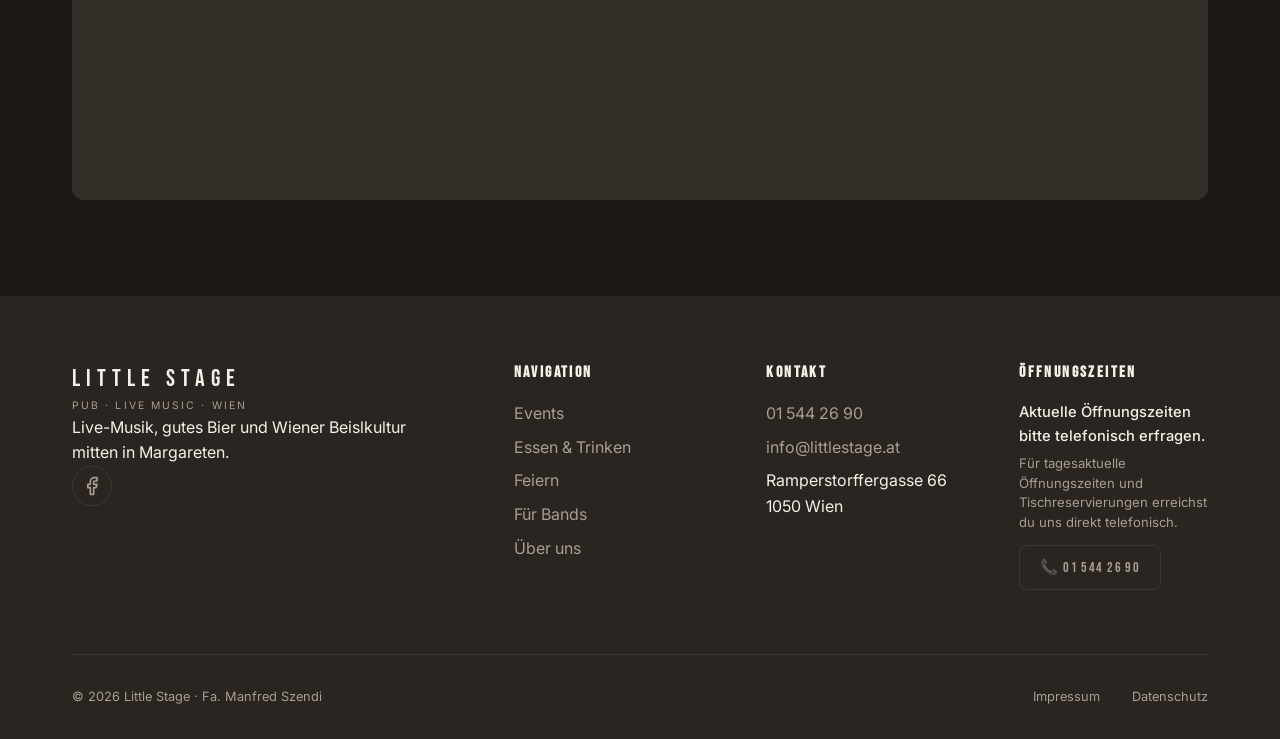
==== commit faef6a41: "Update 2 Little stage demo" ====
--- a/index.html
+++ b/index.html
@@ -275,7 +275,7 @@
     <!-- ═══════════════════════════════════════════════ -->
     <!-- BANDS / ARTIST APPLICATION                      -->
     <!-- ═══════════════════════════════════════════════ -->
-    <section class="section section-dark bands-section" id="bands">
+    <section class="section bands-section" id="bands">
       <div class="container">
         <div class="bands-content reveal">
           <div class="section-divider"></div>
@@ -285,29 +285,6 @@
             Unsere Bühne ist klein — aber sie hat Charakter.
           </p>
           <a href="bands.html" class="btn btn-primary">Gig anfragen</a>
-        </div>
-      </div>
-    </section>
-
-
-    <!-- ═══════════════════════════════════════════════ -->
-    <!-- REVIEWS / SOCIAL PROOF                          -->
-    <!-- ═══════════════════════════════════════════════ -->
-    <section class="section reviews-section" id="reviews">
-      <div class="container">
-        <div class="section-header reveal">
-          <div class="section-divider"></div>
-          <h2>Was unsere Gäste sagen</h2>
-        </div>
-
-        <!-- Review cards rendered by JS from SITE_DATA.reviews -->
-        <div class="reviews-grid" id="reviews-container">
-          <!-- JS populates this -->
-        </div>
-
-        <!-- Google rating -->
-        <div class="reviews-google reveal" id="google-rating">
-          <!-- JS populates this -->
         </div>
       </div>
     </section>
--- a/css/styles.css
+++ b/css/styles.css
@@ -31,6 +31,7 @@
   --space-lg: 4rem;
   --space-xl: 6rem;
   --space-2xl: 8rem;
+  --container-padding: 2rem;
 
   /* Border Radius */
   --radius-sm: 4px;
@@ -90,11 +91,12 @@
   color: var(--color-text);
   margin: 0;
   font-weight: normal;
+  overflow-wrap: break-word;
 }
 
 h1 {
   font-family: var(--font-display);
-  font-size: clamp(3rem, 8vw, 6rem);
+  font-size: clamp(2.4rem, 8vw, 6rem);
   line-height: 1.05;
   text-transform: uppercase;
 }
@@ -132,7 +134,7 @@
 .container {
   max-width: var(--max-width);
   margin: 0 auto;
-  padding: 0 var(--space-md);
+  padding: 0 var(--container-padding);
 }
 
 /* --------------------------------------------------------------------------
@@ -141,8 +143,10 @@
 .btn {
   display: inline-flex;
   align-items: center;
+  justify-content: center;
   gap: 0.5rem;
-  padding: 0.875rem 2rem;
+  padding: 0.875rem 1.75rem;
+  min-height: 44px;
   font-family: var(--font-display);
   font-size: 1.1rem;
   letter-spacing: 0.1em;
@@ -152,6 +156,12 @@
   border-radius: var(--radius-md);
   cursor: pointer;
   transition: all var(--transition-fast);
+  touch-action: manipulation;
+  -webkit-tap-highlight-color: transparent;
+}
+
+.btn:active {
+  transform: scale(0.98);
 }
 
 .btn:focus-visible {
@@ -353,11 +363,17 @@
 .nav-mobile-toggle {
   display: flex;
   flex-direction: column;
+  justify-content: center;
+  align-items: center;
   gap: 5px;
   background: none;
   border: none;
   cursor: pointer;
   padding: 0.5rem;
+  min-width: 44px;
+  min-height: 44px;
+  touch-action: manipulation;
+  -webkit-tap-highlight-color: transparent;
 }
 
 .nav-mobile-toggle span {
@@ -384,15 +400,19 @@
   top: 80px;
   left: 0;
   width: 100%;
+  max-height: calc(100vh - 80px);
+  max-height: calc(100svh - 80px);
+  overflow-y: auto;
+  -webkit-overflow-scrolling: touch;
   background-color: var(--color-bg-elevated);
-  padding: var(--space-lg) var(--space-md);
+  padding: var(--space-lg) var(--container-padding);
   transform: translateY(-100%);
   opacity: 0;
   visibility: hidden;
   transition: all var(--transition-base);
   display: flex;
   flex-direction: column;
-  gap: 1.5rem;
+  gap: 1rem;
 }
 
 .nav-mobile-menu.active {
@@ -410,11 +430,17 @@
   color: var(--color-text);
   text-decoration: none;
   text-align: center;
+  min-height: 44px;
+  display: flex;
+  align-items: center;
+  justify-content: center;
+  padding: 0.5rem 1rem;
 }
 
 .nav-mobile-menu .btn {
-  margin-top: var(--space-md);
+  margin-top: var(--space-sm);
   justify-content: center;
+  width: 100%;
 }
 
 /* --------------------------------------------------------------------------
@@ -423,10 +449,12 @@
 .hero {
   position: relative;
   min-height: 100vh;
+  min-height: 100svh;
   display: flex;
   align-items: center;
   justify-content: center;
   overflow: hidden;
+  padding-top: 80px;
 }
 
 @keyframes heroZoom {
@@ -459,11 +487,16 @@
   z-index: 2;
   text-align: center;
   max-width: 800px;
-  padding: var(--space-md);
+  padding: var(--space-md) var(--container-padding);
 }
 
 .hero-headline {
+  font-family: var(--font-display);
+  font-size: clamp(2.35rem, 8.5vw, 5.5rem);
+  line-height: 1.05;
+  text-transform: uppercase;
   margin-bottom: var(--space-sm);
+  word-wrap: break-word;
 }
 
 .hero-headline span,
@@ -848,7 +881,6 @@
    -------------------------------------------------------------------------- */
 .bands-section {
   text-align: center;
-  background-color: var(--color-bg-elevated);
 }
 
 .bands-section .container {
@@ -864,75 +896,6 @@
 
 .bands-content .btn {
   margin-top: var(--space-xs);
-}
-
-/* --------------------------------------------------------------------------
-   12. REVIEWS SECTION (.reviews-section)
-   -------------------------------------------------------------------------- */
-.reviews-grid {
-  display: grid;
-  grid-template-columns: 1fr;
-  gap: var(--space-md);
-}
-
-.review-card {
-  background-color: var(--color-bg-card);
-  padding: var(--space-md);
-  border-radius: var(--radius-lg);
-  position: relative;
-}
-
-.review-card::before {
-  content: '"';
-  font-family: var(--font-display);
-  font-size: 4rem;
-  color: var(--color-accent);
-  opacity: 0.3;
-  position: absolute;
-  top: 0.5rem;
-  left: 1rem;
-  line-height: 1;
-}
-
-.review-card-text {
-  font-family: var(--font-body);
-  font-style: italic;
-  color: var(--color-text);
-  margin-bottom: var(--space-sm);
-  padding-top: var(--space-md);
-}
-
-.review-card-author {
-  font-family: var(--font-body);
-  font-size: 0.85rem;
-  color: var(--color-text-muted);
-}
-
-.review-card-rating {
-  color: var(--color-accent);
-  margin-bottom: var(--space-xs);
-}
-
-.reviews-google {
-  text-align: center;
-  margin-top: var(--space-lg);
-  display: flex;
-  align-items: center;
-  justify-content: center;
-  gap: var(--space-sm);
-}
-
-.reviews-google-score {
-  font-family: var(--font-display);
-  font-size: 2.5rem;
-  color: var(--color-accent);
-}
-
-.reviews-google-info {
-  text-align: left;
-  font-family: var(--font-body);
-  font-size: 0.85rem;
-  color: var(--color-text-muted);
 }
 
 /* --------------------------------------------------------------------------
@@ -1362,20 +1325,6 @@
   border-left: 3px solid var(--color-accent);
 }
 
-.hours-status-badge {
-  display: inline-block;
-  font-family: var(--font-body);
-  font-size: 0.68rem;
-  font-weight: 600;
-  text-transform: uppercase;
-  letter-spacing: 0.08em;
-  background: rgba(200, 149, 108, 0.15);
-  color: var(--color-accent);
-  padding: 0.2rem 0.55rem;
-  border-radius: var(--radius-sm);
-  margin-bottom: 0.5rem;
-}
-
 .hours-status-title {
   font-family: var(--font-display);
   font-size: 1.25rem;
@@ -1386,7 +1335,7 @@
 
 .hours-status-desc {
   font-family: var(--font-body);
-  font-size: 0.85rem;
+  font-size: 0.88rem;
   color: var(--color-text-muted);
   line-height: 1.5;
   margin-bottom: 0.85rem;
@@ -1398,86 +1347,47 @@
   flex-wrap: wrap;
 }
 
-/* Review Preview Tags & Safe Social Proof */
-.review-preview-tag {
-  display: inline-block;
-  font-family: var(--font-body);
-  font-size: 0.72rem;
-  text-transform: uppercase;
-  letter-spacing: 0.08em;
-  color: var(--color-accent);
-  font-weight: 600;
-  margin-bottom: 0.5rem;
-  background: rgba(200, 149, 108, 0.1);
-  padding: 0.2rem 0.6rem;
-  border-radius: 20px;
-}
-
-.review-source {
-  font-size: 0.75rem;
-  color: var(--color-text-muted);
-  opacity: 0.8;
-}
-
-.google-integration-box {
-  background-color: var(--color-bg-card);
-  border: 1px dashed var(--color-border);
-  border-radius: var(--radius-lg);
-  padding: 1.5rem;
-  text-align: center;
-  max-width: 600px;
-  margin: var(--space-lg) auto 0;
-}
-
-.google-badge {
-  font-family: var(--font-display);
-  font-size: 1.2rem;
-  color: var(--color-accent);
-  letter-spacing: 0.05em;
-  text-transform: uppercase;
-  display: block;
+/* Footer Hours refinement */
+.footer-col .hours-card {
+  background: transparent;
+  border: none;
+  padding: 0;
+  border-left: none;
+}
+
+.footer-col .hours-status-title {
+  font-family: var(--font-body);
+  font-size: 0.92rem;
+  font-weight: 500;
+  letter-spacing: normal;
+  color: var(--color-text);
   margin-bottom: 0.35rem;
 }
 
-.google-notice {
+.footer-col .hours-status-desc {
+  font-size: 0.82rem;
+  margin-bottom: 0.75rem;
+}
+
+/* Demo Form Inline Notice (Non-disruptive & Tasteful) */
+.form-demo-inline-notice {
+  margin-top: var(--space-sm);
+  padding: 0.85rem 1.15rem;
+  background-color: rgba(200, 149, 108, 0.1);
+  border: 1px solid rgba(200, 149, 108, 0.35);
+  border-radius: var(--radius-md);
+  color: var(--color-text);
   font-family: var(--font-body);
   font-size: 0.88rem;
-  color: var(--color-text-muted);
-  line-height: 1.5;
-  margin: 0;
-}
-
-/* Demo Form Feedback Box */
-.form-demo-feedback {
-  background-color: var(--color-bg-card);
-  border: 1px solid var(--color-accent);
-  border-radius: var(--radius-lg);
-  padding: 2.5rem var(--space-md);
-  text-align: center;
-  margin-top: var(--space-md);
-  box-shadow: 0 10px 30px rgba(0, 0, 0, 0.5);
-}
-
-.form-demo-feedback h4 {
-  font-family: var(--font-display);
-  font-size: 2rem;
-  color: var(--color-accent);
-  margin-bottom: 0.75rem;
-  letter-spacing: 0.05em;
-}
-
-.form-demo-feedback p {
-  color: var(--color-text);
-  font-size: 1.05rem;
-  line-height: 1.6;
-  max-width: 600px;
-  margin: 0 auto 0.75rem;
-}
-
-.form-demo-sub {
-  color: var(--color-text-muted) !important;
-  font-size: 0.88rem !important;
-  margin-bottom: 1.5rem !important;
+  line-height: 1.45;
+  display: flex;
+  align-items: center;
+  gap: 0.65rem;
+}
+
+.form-demo-inline-notice .notice-icon {
+  font-size: 1.1rem;
+  flex-shrink: 0;
 }
 
 /* Legal Content (Impressum / Datenschutz) */
@@ -1528,7 +1438,9 @@
 .menu-item {
   display: flex;
   justify-content: space-between;
-  padding: var(--space-xs) 0;
+  align-items: flex-start;
+  gap: 1rem;
+  padding: 0.65rem 0;
   border-bottom: 1px solid var(--color-border);
 }
 
@@ -1586,6 +1498,9 @@
 .menu-jump-btn {
   font-family: var(--font-body);
   font-size: 0.85rem;
+  min-height: 40px;
+  display: inline-flex;
+  align-items: center;
   padding: 0.4rem 0.85rem;
   background: var(--color-bg-card);
   border: 1px solid var(--color-border);
@@ -1602,9 +1517,163 @@
 }
 
 /* --------------------------------------------------------------------------
-   20. RESPONSIVE BREAKPOINTS
-   -------------------------------------------------------------------------- */
-/* Tablet */
+   20. RESPONSIVE BREAKPOINTS & MOBILE POLISH
+   -------------------------------------------------------------------------- */
+
+/* Mobile Base (< 768px) */
+@media (max-width: 767px) {
+  :root {
+    --container-padding: 1.25rem;
+  }
+
+  .section {
+    padding: 3.5rem 0;
+  }
+
+  .section-header {
+    margin-bottom: 2rem;
+  }
+
+  .hero-content {
+    padding: 1.5rem var(--container-padding);
+  }
+
+  .event-card-content {
+    padding: 1.25rem 1rem;
+    gap: 0.85rem;
+  }
+
+  .event-card-date {
+    min-width: 52px;
+    padding-right: 0.75rem;
+  }
+
+  .event-card-date .day {
+    font-size: 2.1rem;
+  }
+
+  .event-card-date .month {
+    font-size: 0.8rem;
+  }
+
+  .event-card-title {
+    font-size: 1.25rem;
+  }
+
+  .event-card-link {
+    min-height: 44px;
+    display: inline-flex;
+    align-items: center;
+  }
+
+  .contact-link,
+  .social-link-large {
+    min-height: 44px;
+    display: inline-flex;
+    align-items: center;
+  }
+
+  .visit-actions {
+    display: flex;
+    gap: 0.5rem;
+    flex-wrap: wrap;
+  }
+
+  .visit-actions .btn {
+    min-height: 44px;
+  }
+
+  .footer-col li a {
+    min-height: 38px;
+    display: inline-flex;
+    align-items: center;
+  }
+
+  .footer-social a {
+    min-width: 44px;
+    min-height: 44px;
+  }
+}
+
+/* Screen widths under 540px: Stack CTAs for easy thumb reach */
+@media (max-width: 540px) {
+  .hero-ctas {
+    flex-direction: column;
+    align-items: stretch;
+    width: 100%;
+    max-width: 320px;
+    margin-inline: auto;
+    gap: 0.75rem;
+    margin-bottom: 1.5rem;
+  }
+
+  .hero-ctas .btn,
+  .hero-ctas .hero-cta-wrapper {
+    width: 100%;
+  }
+
+  .hero-ctas .btn {
+    width: 100%;
+    justify-content: center;
+    text-align: center;
+    padding: 0.875rem 1.25rem;
+  }
+
+  .private-ctas {
+    flex-direction: column;
+    align-items: stretch;
+    width: 100%;
+    max-width: 320px;
+    gap: 0.75rem;
+  }
+
+  .private-ctas .btn {
+    width: 100%;
+    justify-content: center;
+    text-align: center;
+  }
+}
+
+/* Extra Small Mobile (<= 480px) */
+@media (max-width: 480px) {
+  :root {
+    --container-padding: 1rem;
+  }
+
+  .menu-item {
+    flex-wrap: wrap;
+    gap: 0.35rem 1rem;
+  }
+
+  .menu-item > div:first-child {
+    flex: 1 1 100%;
+  }
+
+  .menu-item-price {
+    margin-left: auto;
+  }
+
+  form .btn-primary {
+    width: 100%;
+    justify-content: center;
+  }
+
+  .gallery-grid {
+    grid-template-columns: repeat(2, 1fr);
+  }
+}
+
+/* Very Small Devices (<= 340px) */
+@media (max-width: 340px) {
+  .hero-headline {
+    font-size: 2.1rem;
+  }
+  .nav-brand-name {
+    font-size: 1.3rem;
+  }
+}
+
+/* Tablet (>= 768px) */
 @media (min-width: 768px) {
   .section {
     padding: var(--space-xl) 0;
@@ -1623,7 +1692,7 @@
   }
 }
 
-/* Desktop */
+/* Desktop (>= 1024px) */
 @media (min-width: 1024px) {
   .nav-links {
     display: flex;
@@ -1655,10 +1724,6 @@
   
   .food-grid {
     grid-template-columns: 1fr 1fr;
-  }
-  
-  .reviews-grid {
-    grid-template-columns: repeat(3, 1fr);
   }
   
   .gallery-grid {
@@ -1679,7 +1744,57 @@
   }
 }
 
-/* Large */
-@media (min-width: 1280px) {
-  /* Add specific adjustments for large screens if needed */
-}
+/* Pointer-only hover states (avoids sticky hover highlights on mobile touchscreens) */
+@media (hover: hover) and (pointer: fine) {
+  .btn-primary:hover {
+    background-color: var(--color-accent-hover);
+  }
+
+  .btn-secondary:hover {
+    background-color: var(--color-accent);
+    color: var(--color-bg);
+  }
+
+  .btn-outline:hover {
+    border-color: var(--color-accent);
+    color: var(--color-accent);
+  }
+
+  .event-card:hover {
+    transform: translateY(-4px);
+    box-shadow: 0 10px 25px rgba(0, 0, 0, 0.4);
+  }
+
+  .event-card:hover .event-card-image img {
+    transform: scale(1.05);
+  }
+
+  .gallery-item:hover img {
+    transform: scale(1.08);
+  }
+
+  .gallery-item:hover::after {
+    opacity: 1;
+  }
+
+  .nav-links a:hover {
+    color: var(--color-text);
+  }
+
+  .nav-links a:hover::after {
+    transform: scaleX(1);
+  }
+
+  .contact-link:hover,
+  .social-link-large:hover,
+  .footer-col a:hover,
+  .footer-legal a:hover {
+    color: var(--color-accent);
+  }
+
+  .menu-jump-btn:hover {
+    border-color: var(--color-accent);
+    color: var(--color-accent);
+    background: rgba(200, 149, 108, 0.1);
+  }
+}
